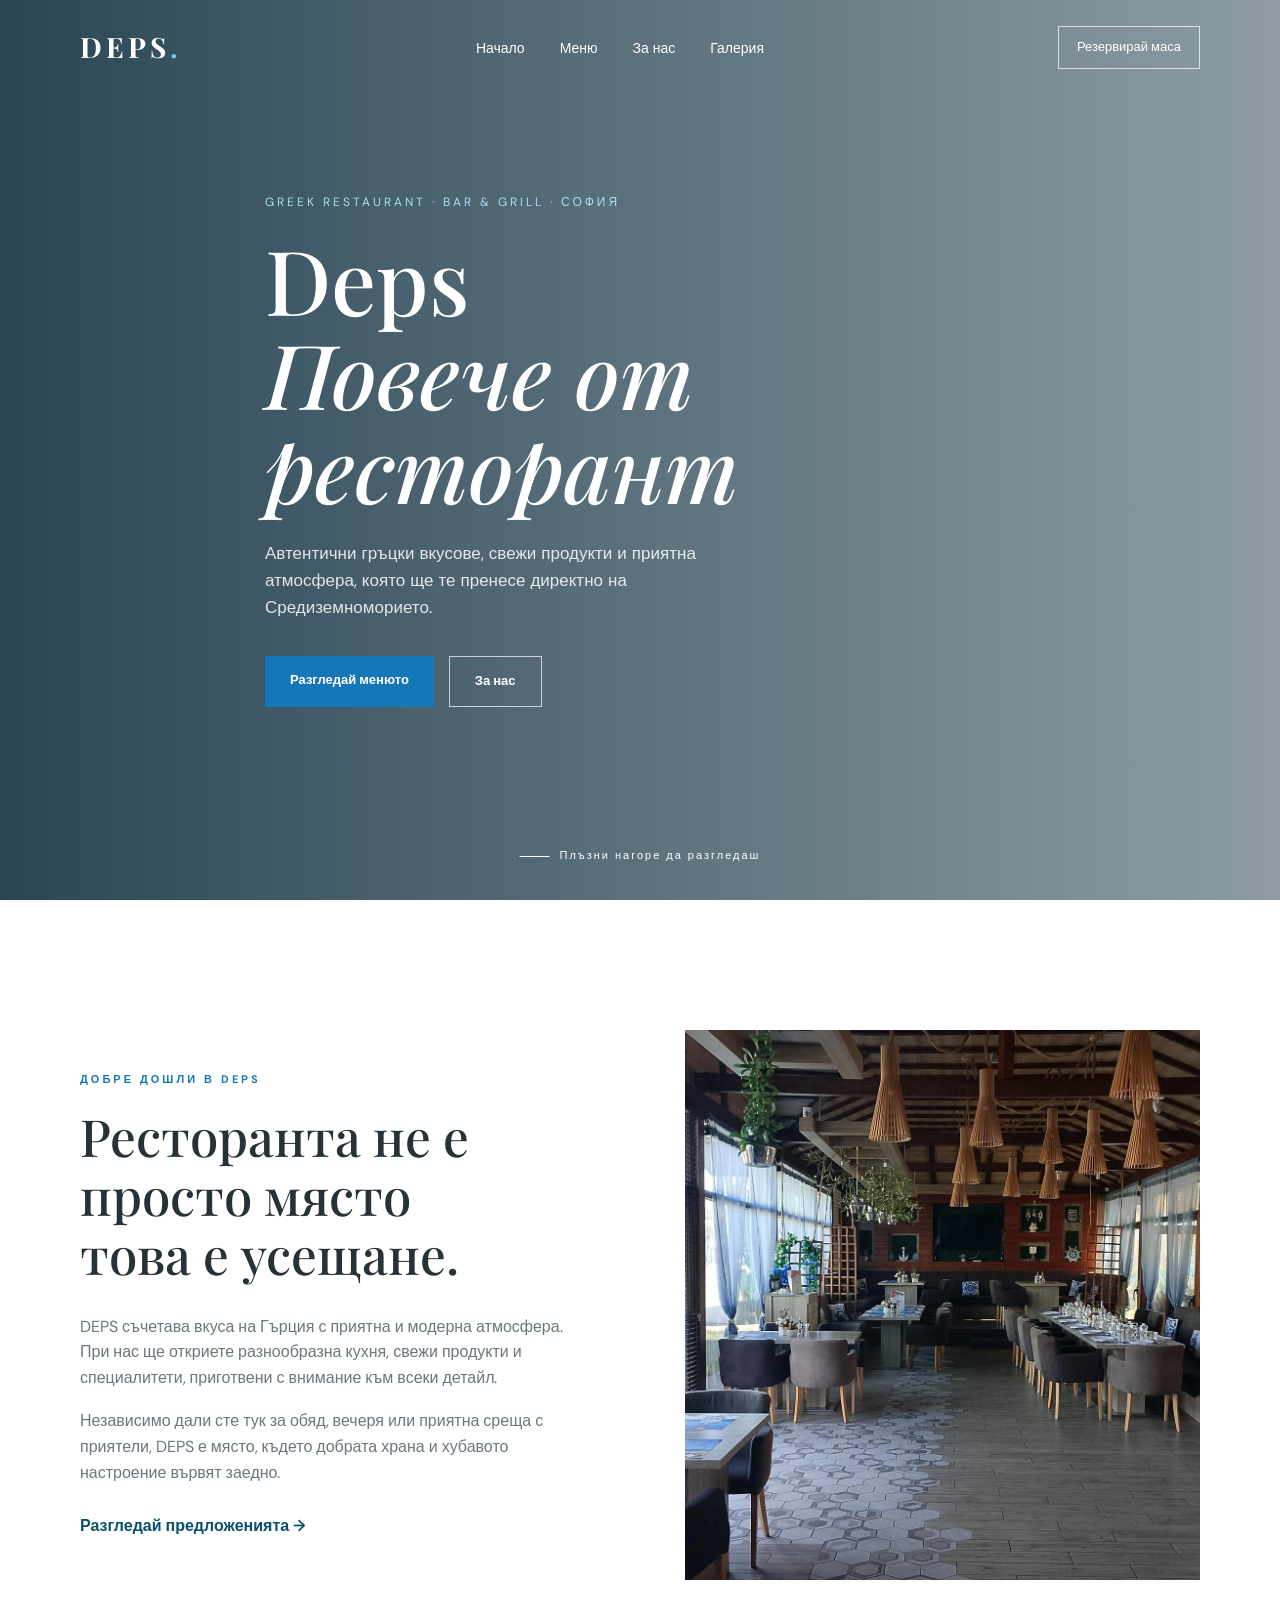
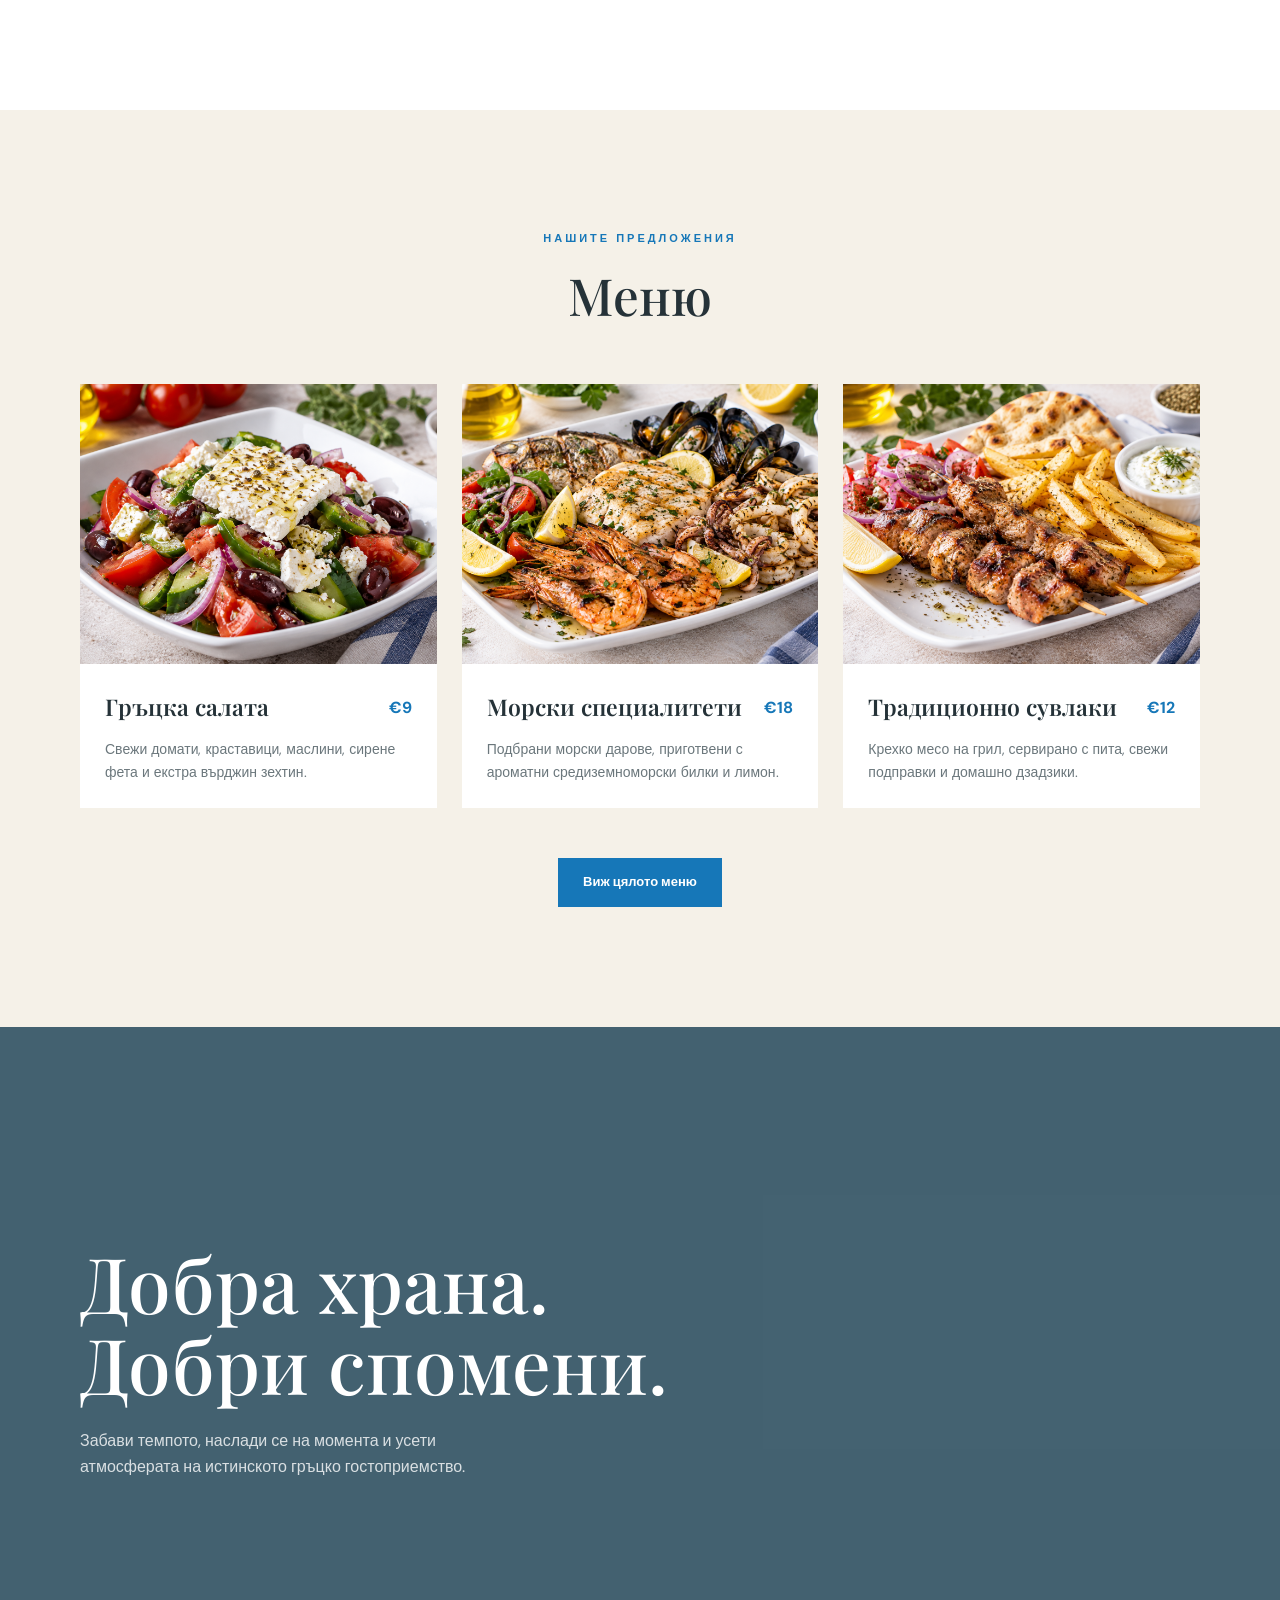
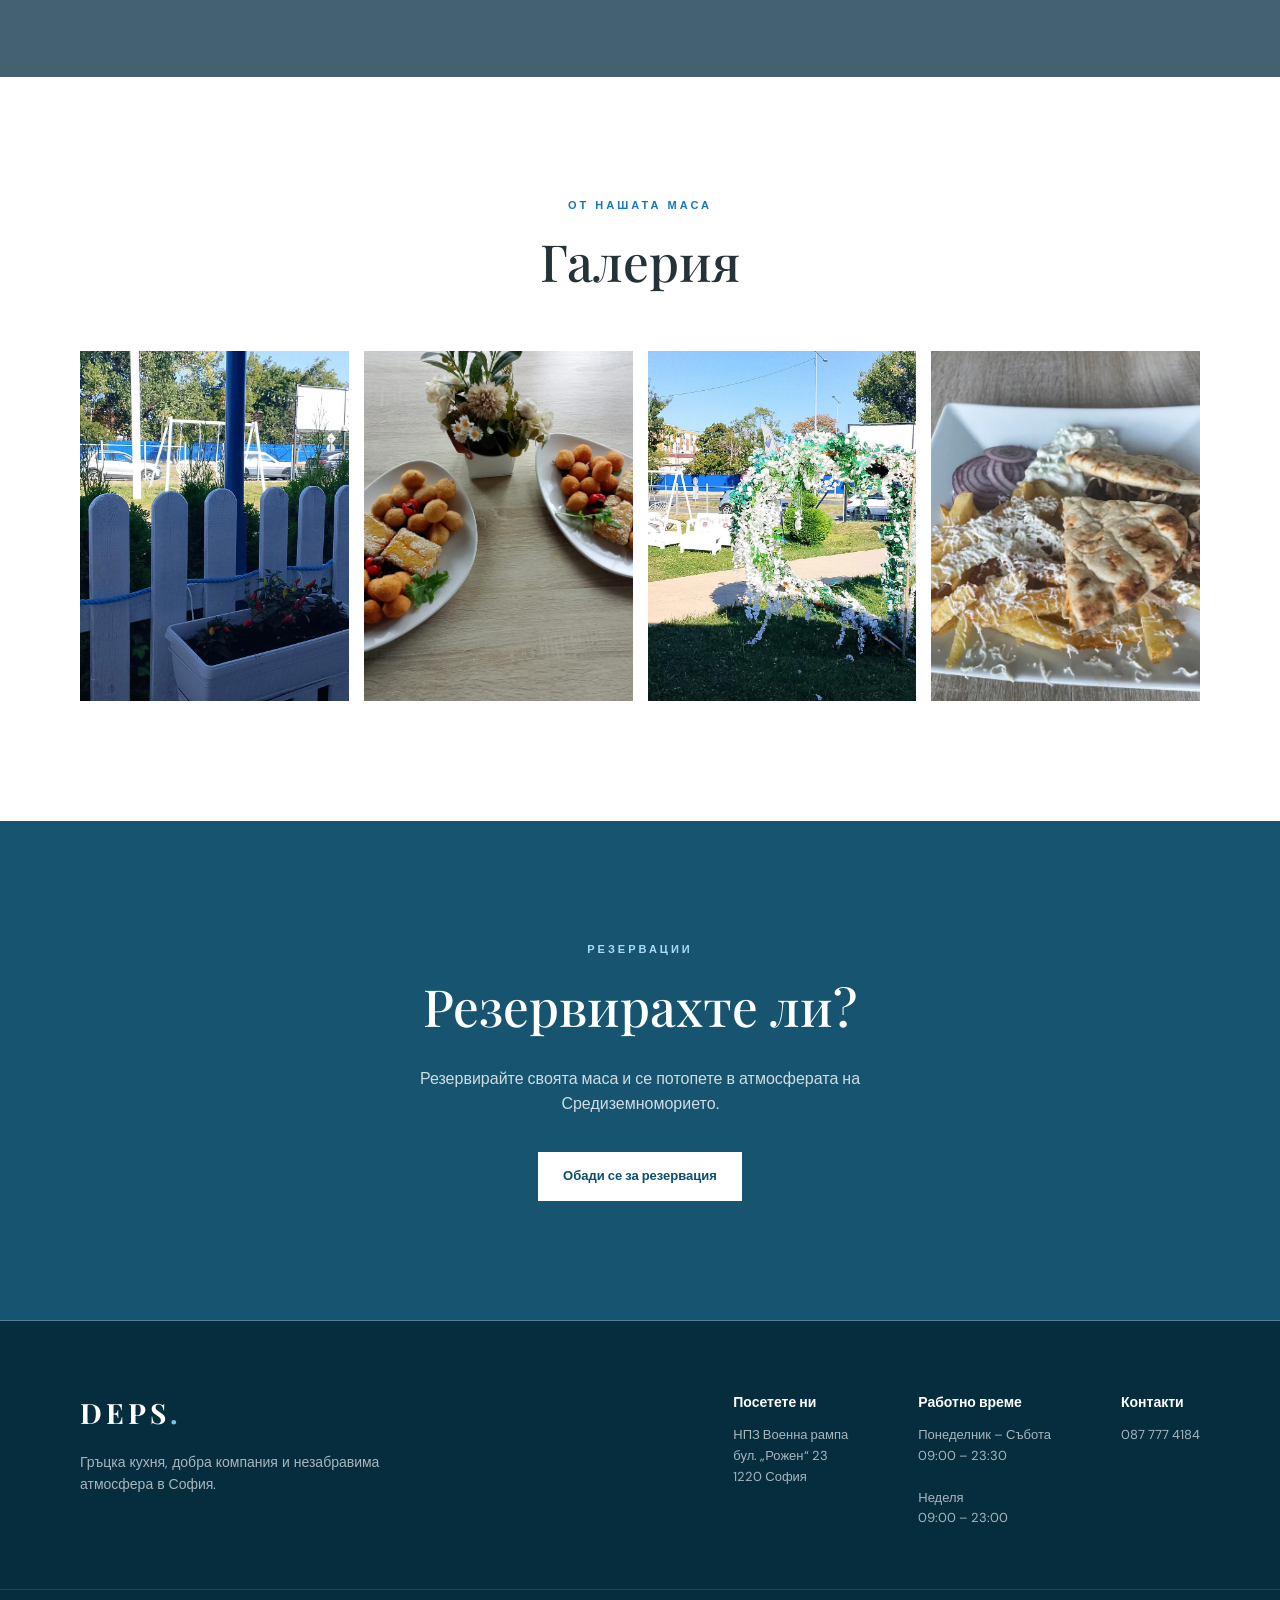
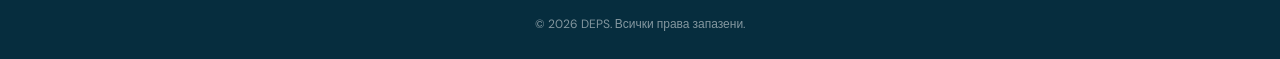
==== index.html @ 74228f16 "Add files via upload" ====
<!DOCTYPE html>
<html lang="bg">

<head>
    <meta charset="UTF-8">
    <meta name="viewport" content="width=device-width, initial-scale=1.0">

    <title>DEPS Complex</title>

    <!-- CSS -->
    <link rel="stylesheet" href="style.css">

    <!-- Google Fonts -->
    <link rel="preconnect" href="https://fonts.googleapis.com">
    <link rel="preconnect" href="https://fonts.gstatic.com" crossorigin>

    <link href="https://fonts.googleapis.com/css2?family=DM+Sans:wght@400;500;600;700&family=Playfair+Display:wght@500;600;700&display=swap" rel="stylesheet">
</head>

<body>

    <!-- NAVIGATION -->
    <header class="navbar">
        <div class="container nav-container">

            <a href="#home" class="logo">
                DEPS<span>.</span>
            </a>

            <nav>
                <ul class="nav-links">
                    <li><a href="#home">Начало</a></li>
                    <li><a href="#menu">Меню</a></li>
                    <li><a href="#about">За нас</a></li>
                    <li><a href="#gallery">Галерия</a></li>
                </ul>
            </nav>

            <a href="#contact" class="nav-button">
                Резервирай маса
            </a>

        </div>
    </header>


    <!-- HERO -->
    <section class="hero" id="home">

        <div class="hero-overlay"></div>

        <div class="container hero-content">

            <p class="hero-subtitle">
                GREEK RESTAURANT · BAR & GRILL · СОФИЯ
            </p>

            <h1>
                Deps<br>
                <span>Повече от ресторант</span>
            </h1>

            <p class="hero-description">
                Автентични гръцки вкусове, свежи продукти и приятна
                атмосфера, която ще те пренесе директно на Средиземноморието.
            </p>

            <div class="hero-buttons">

                <a href="#menu" class="btn btn-primary">
                    Разгледай менюто
                </a>

                <a href="#about" class="btn btn-outline">
                    За нас
                </a>

            </div>

        </div>

        <div class="scroll-indicator">
            <span></span>
            Плъзни нагоре да разгледаш

    </section>


    <!-- ABOUT -->
    <section class="intro" id="about">

        <div class="container intro-container">

            <div class="intro-text">

                <p class="section-label">
                    ДОБРЕ ДОШЛИ В DEPS
                </p>

                <h2>
                    Ресторанта не е просто място<br>
                    това е усещане.
                </h2>

                <p>
                    DEPS съчетава вкуса на Гърция с приятна и модерна
                    атмосфера. При нас ще откриете разнообразна кухня,
                    свежи продукти и специалитети, приготвени с внимание
                    към всеки детайл.
                </p>

                <p>
                    Независимо дали сте тук за обяд, вечеря или приятна
                    среща с приятели, DEPS е място, където добрата храна
                    и хубавото настроение вървят заедно.
                </p>

                <a href="#menu" class="text-link">
                    Разгледай предложенията →
                </a>

            </div>


            <div class="intro-image">

                <img
                    src="images/726c0c00-57dd-46ca-b9e7-94f293aad9a5.jpg"
                    alt="Гръцка кухня"
                >

            </div>

        </div>

    </section>


    <!-- MENU -->
    <section class="menu" id="menu">

        <div class="container">

            <div class="section-heading">

                <p class="section-label">
                    НАШИТЕ ПРЕДЛОЖЕНИЯ
                </p>

                <h2>
                    Меню<br>
                </h2>

            </div>


            <div class="menu-grid">

                <!-- DISH 1 -->
                <article class="menu-card">

                    <div class="menu-image">

                        <img
                            src="images/гръцкасалата.png"
                            alt="Гръцка салата"
                        >

                    </div>

                    <div class="menu-content">

                        <div class="menu-title">
                            <h3>Гръцка салата</h3>
                            <span>€9</span>
                        </div>

                        <p>
                            Свежи домати, краставици, маслини,
                            сирене фета и екстра върджин зехтин.
                        </p>

                    </div>

                </article>


                <!-- DISH 2 -->
                <article class="menu-card">

                    <div class="menu-image">

                        <img
                            src="images/морски.png"
                            alt="Морски специалитет"
                        >

                    </div>

                    <div class="menu-content">

                        <div class="menu-title">
                            <h3>Морски специалитети</h3>
                            <span>€18</span>
                        </div>

                        <p>
                            Подбрани морски дарове, приготвени
                            с ароматни средиземноморски билки и лимон.
                        </p>

                    </div>

                </article>


                <!-- DISH 3 -->
                <article class="menu-card">

                    <div class="menu-image">

                        <img
                            src="images/традиционносувлаки.png"
                            alt="Сувлаки"
                        >

                    </div>

                    <div class="menu-content">

                        <div class="menu-title">
                            <h3>Традиционно сувлаки</h3>
                            <span>€12</span>
                        </div>

                        <p>
                            Крехко месо на грил, сервирано с пита,
                            свежи подправки и домашно дзадзики.
                        </p>

                    </div>

                </article>

            </div>


            <div class="menu-button">

                <a href="#contact" class="btn btn-primary">
                    Виж цялото меню
                </a>

            </div>

        </div>

    </section>


    <!-- EXPERIENCE -->
    <section class="experience">

        <div class="experience-overlay"></div>

        <div class="container experience-content">

            <p class="section-label light">
            </p>

            <h2>
                Добра храна.<br>
                Добри спомени.
            </h2>

            <p>
                Забави темпото, наслади се на момента и
                усети атмосферата на истинското гръцко гостоприемство.
            </p>

        </div>

    </section>


    <!-- GALLERY -->
    <section class="gallery" id="gallery">

        <div class="container">

            <div class="section-heading">

                <p class="section-label">
                    ОТ НАШАТА МАСА
                </p>

                <h2>
                    Галерия
                </h2>

            </div>


            <div class="gallery-grid">

                <img
                    src="images/e0d6d19d-e3cd-44c4-af16-7e842843db31.jpg"
                    alt="Greek food"
                >

                <img
                    src="images/d3f61ba5-1c6e-4abb-b156-3a126c61329b.jpg"
                    alt="Mediterranean food"
                >

                <img
                    src="images/13f977eb-a258-48fd-aa7f-844dce8c6cb1.jpg"
                    alt="Restaurant atmosphere"
                >

                <img
                    src="images/гирос.png"
                    alt="Greek cuisine"
                >

            </div>

        </div>

    </section>


    <!-- RESERVATIONS -->
    <section class="reservation" id="contact">

        <div class="container reservation-content">

            <p class="section-label light">
                РЕЗЕРВАЦИИ
            </p>

            <h2>
                Резервирахте ли?<br>
                
            </h2>

            <p>
                Резервирайте своята маса и се потопете
                в атмосферата на Средиземноморието.
            </p>

            <a href="tel:+359877774184" class="btn btn-white">
                Обади се за резервация
            </a>

        </div>

    </section>


    <!-- FOOTER -->
    <footer>

        <div class="container footer-container">

            <div class="footer-brand">

                <h3>DEPS<span>.</span></h3>

                <p>
                    Гръцка кухня, добра компания и
                    незабравима атмосфера в София.
                </p>

            </div>


            <div class="footer-info">

                <div>
                    <h4>Посетете ни</h4>
                    <p>
                        НПЗ Военна рампа<br>
                        бул. „Рожен“ 23<br>
                        1220 София
                    </p>
                </div>


                <div>
                    <h4>Работно време</h4>
                    <p>
                        Понеделник – Събота<br>
                        09:00 – 23:30
                        <br><br>
                        Неделя<br>
                        09:00 – 23:00
                    </p>
                </div>


                <div>
                    <h4>Контакти</h4>
                    <p>
                        <a href="tel:+359877774184">
                            087 777 4184
                        </a>
                    </p>
                </div>

            </div>

        </div>


        <div class="footer-bottom">

            <p>
                © 2026 DEPS. Всички права запазени.
            </p>

        </div>

    </footer>

</body>
</html>
---- style.css ----
/* =========================
   RESET & VARIABLES
========================= */

:root {
    --blue: #0b4f6c;
    --blue-light: #1677b8;
    --dark-blue: #07364b;
    --white: #ffffff;
    --cream: #f5f1e8;
    --text: #253238;
    --gray: #6b777c;
}

* {
    margin: 0;
    padding: 0;
    box-sizing: border-box;
}

html {
    scroll-behavior: smooth;
}

body {
    font-family: "DM Sans", sans-serif;
    color: var(--text);
    background: var(--white);
    line-height: 1.6;
}

img {
    width: 100%;
    display: block;
}

a {
    text-decoration: none;
    color: inherit;
}

.container {
    width: min(1120px, 90%);
    margin: auto;
}


/* =========================
   NAVIGATION
========================= */

.navbar {
    position: absolute;
    top: 0;
    left: 0;
    width: 100%;
    z-index: 10;
    padding: 25px 0;
}

.nav-container {
    display: flex;
    align-items: center;
    justify-content: space-between;
}

.logo,
.footer-brand h3 {
    font-family: "Playfair Display", serif;
    font-size: 28px;
    font-weight: 700;
    letter-spacing: 4px;
}

.logo {
    color: white;
}

.logo span,
.footer-brand span {
    color: #72c7f2;
}

.nav-links {
    display: flex;
    list-style: none;
    gap: 35px;
}

.nav-links a {
    color: white;
    font-size: 14px;
    transition: opacity 0.3s;
}

.nav-links a:hover {
    opacity: 0.7;
}

.nav-button {
    color: white;
    border: 1px solid rgba(255, 255, 255, 0.7);
    padding: 10px 18px;
    font-size: 13px;
    transition: 0.3s;
}

.nav-button:hover {
    background: white;
    color: var(--blue);
}


/* =========================
   HERO
========================= */

.hero {
    min-height: 100vh;

    background-image:
        url("https://images.unsplash.com/photo-1504674900247-0877df9cc836?auto=format&fit=crop&w=2000&q=85");

    background-size: cover;
    background-position: center;

    position: relative;

    display: flex;
    align-items: center;

    color: white;
}

.hero-overlay {
    position: absolute;
    inset: 0;

    background:
        linear-gradient(
            90deg,
            rgba(4, 37, 54, 0.85),
            rgba(4, 37, 54, 0.45)
        );
}

.hero-content {
    position: relative;
    z-index: 2;
    max-width: 750px;
}

.hero-subtitle {
    font-size: 12px;
    letter-spacing: 3px;
    margin-bottom: 20px;
    color: #a9ddf7;
}

.hero h1 {
    font-family: "Playfair Display", serif;
    font-size: clamp(52px, 7vw, 90px);
    line-height: 1.05;
    font-weight: 500;
    margin-bottom: 25px;
}

.hero h1 span {
    font-style: italic;
}

.hero-description {
    max-width: 500px;
    font-size: 17px;
    color: rgba(255, 255, 255, 0.85);
    margin-bottom: 35px;
}


/* =========================
   BUTTONS
========================= */

.hero-buttons {
    display: flex;
    gap: 15px;
}

.btn {
    display: inline-block;
    padding: 14px 25px;
    font-size: 13px;
    font-weight: 600;
    transition: all 0.3s ease;
}

.btn-primary {
    background: var(--blue-light);
    color: white;
}

.btn-primary:hover {
    background: white;
    color: var(--blue);
}

.btn-outline {
    border: 1px solid rgba(255, 255, 255, 0.7);
    color: white;
}

.btn-outline:hover {
    background: white;
    color: var(--blue);
}

.btn-white {
    background: white;
    color: var(--blue);
}

.btn-white:hover {
    background: var(--cream);
}


/* =========================
   SCROLL INDICATOR
========================= */

.scroll-indicator {
    position: absolute;
    bottom: 35px;
    left: 50%;
    transform: translateX(-50%);
    font-size: 11px;
    letter-spacing: 2px;
    display: flex;
    align-items: center;
    gap: 10px;
}

.scroll-indicator span {
    width: 30px;
    height: 1px;
    background: white;
}


/* =========================
   ABOUT
========================= */

.intro {
    padding: 130px 0;
}

.intro-container {
    display: grid;
    grid-template-columns: 1fr 1fr;
    gap: 90px;
    align-items: center;
}

.section-label {
    font-size: 11px;
    letter-spacing: 3px;
    font-weight: 700;
    color: var(--blue-light);
    margin-bottom: 18px;
}

.intro h2,
.section-heading h2,
.reservation h2 {
    font-family: "Playfair Display", serif;
    font-size: clamp(38px, 4vw, 58px);
    line-height: 1.15;
    font-weight: 500;
    margin-bottom: 30px;
}

.intro p:not(.section-label) {
    color: var(--gray);
    margin-bottom: 18px;
}

.intro-image img {
    height: 550px;
    object-fit: cover;
}

.text-link {
    display: inline-block;
    margin-top: 10px;
    color: var(--blue);
    font-weight: 600;
    transition: transform 0.3s;
}

.text-link:hover {
    transform: translateX(5px);
}


/* =========================
   MENU
========================= */

.menu {
    background: var(--cream);
    padding: 120px 0;
}

.section-heading {
    text-align: center;
    margin-bottom: 60px;
}

.menu-grid {
    display: grid;
    grid-template-columns: repeat(3, 1fr);
    gap: 25px;
}

.menu-card {
    background: white;
    transition: transform 0.35s ease;
}

.menu-card:hover {
    transform: translateY(-8px);
}

.menu-image {
    overflow: hidden;
}

.menu-image img {
    height: 280px;
    object-fit: cover;
    transition: transform 0.5s;
}

.menu-card:hover img {
    transform: scale(1.06);
}

.menu-content {
    padding: 25px;
}

.menu-title {
    display: flex;
    justify-content: space-between;
    align-items: center;
    margin-bottom: 12px;
}

.menu-title h3 {
    font-family: "Playfair Display", serif;
    font-size: 23px;
    font-weight: 600;
}

.menu-title span {
    color: var(--blue-light);
    font-weight: 700;
}

.menu-content p {
    color: var(--gray);
    font-size: 14px;
}

.menu-button {
    text-align: center;
    margin-top: 50px;
}


/* =========================
   EXPERIENCE
========================= */

.experience {
    min-height: 650px;
    position: relative;
    display: flex;
    align-items: center;

    background-image:
        url("https://images.unsplash.com/photo-1515003197210-e0cd71810b5f?auto=format&fit=crop&w=2000&q=80");

    background-size: cover;
    background-position: center;

    color: white;
}

.experience-overlay {
    position: absolute;
    inset: 0;
    background: rgba(5, 45, 65, 0.75);
}

.experience-content {
    position: relative;
    z-index: 2;
}

.light {
    color: #a9ddf7;
}

.experience h2 {
    font-family: "Playfair Display", serif;
    font-size: clamp(50px, 6vw, 80px);
    line-height: 1.05;
    font-weight: 500;
    margin-bottom: 25px;
}

.experience p:not(.section-label) {
    max-width: 450px;
    color: rgba(255, 255, 255, 0.8);
}


/* =========================
   GALLERY
========================= */

.gallery {
    padding: 120px 0;
}

.gallery-grid {
    display: grid;
    grid-template-columns: repeat(4, 1fr);
    gap: 15px;
}

.gallery-grid img {
    height: 350px;
    object-fit: cover;
    transition: opacity 0.3s;
}

.gallery-grid img:hover {
    opacity: 0.8;
}


/* =========================
   RESERVATIONS
========================= */

.reservation {
    padding: 120px 0;
    text-align: center;

    background:
        linear-gradient(
            rgba(10, 75, 105, 0.95),
            rgba(10, 75, 105, 0.95)
        ),
        url("https://images.unsplash.com/photo-1513104890138-7c749659a591?auto=format&fit=crop&w=1800&q=80");

    background-size: cover;
    background-position: center;

    color: white;
}

.reservation-content {
    max-width: 750px;
}

.reservation p:not(.section-label) {
    max-width: 500px;
    margin: 0 auto 35px;
    color: rgba(255, 255, 255, 0.8);
}


/* =========================
   FOOTER
========================= */

footer {
    background: #062d3e;
    color: white;
    padding-top: 70px;
}

.footer-container {
    display: flex;
    justify-content: space-between;
    gap: 60px;
    padding-bottom: 60px;
}

.footer-brand {
    max-width: 300px;
}

.footer-brand h3 {
    margin-bottom: 15px;
}

.footer-brand p {
    color: rgba(255, 255, 255, 0.65);
    font-size: 14px;
}

.footer-info {
    display: flex;
    gap: 70px;
}

.footer-info h4 {
    margin-bottom: 12px;
    font-size: 14px;
}

.footer-info p {
    color: rgba(255, 255, 255, 0.65);
    font-size: 13px;
}

.footer-info a:hover {
    color: #72c7f2;
}

.footer-bottom {
    border-top: 1px solid rgba(255, 255, 255, 0.1);
    text-align: center;
    padding: 25px;
    font-size: 12px;
    color: rgba(255, 255, 255, 0.5);
}


/* =========================
   RESPONSIVE - TABLET
========================= */

@media (max-width: 900px) {

    .nav-links {
        display: none;
    }

    .intro-container {
        grid-template-columns: 1fr;
        gap: 50px;
    }

    .menu-grid {
        grid-template-columns: 1fr;
    }

    .gallery-grid {
        grid-template-columns: repeat(2, 1fr);
    }

    .footer-container {
        flex-direction: column;
    }

}


/* =========================
   RESPONSIVE - MOBILE
========================= */

@media (max-width: 600px) {

    .nav-button {
        display: none;
    }

    .hero-buttons {
        flex-direction: column;
        align-items: flex-start;
    }

    .intro,
    .menu,
    .gallery,
    .reservation {
        padding: 80px 0;
    }

    .gallery-grid {
        grid-template-columns: 1fr;
    }

    .footer-info {
        flex-direction: column;
        gap: 30px;
    }

    .hero h1 {
        font-size: 52px;
    }

}
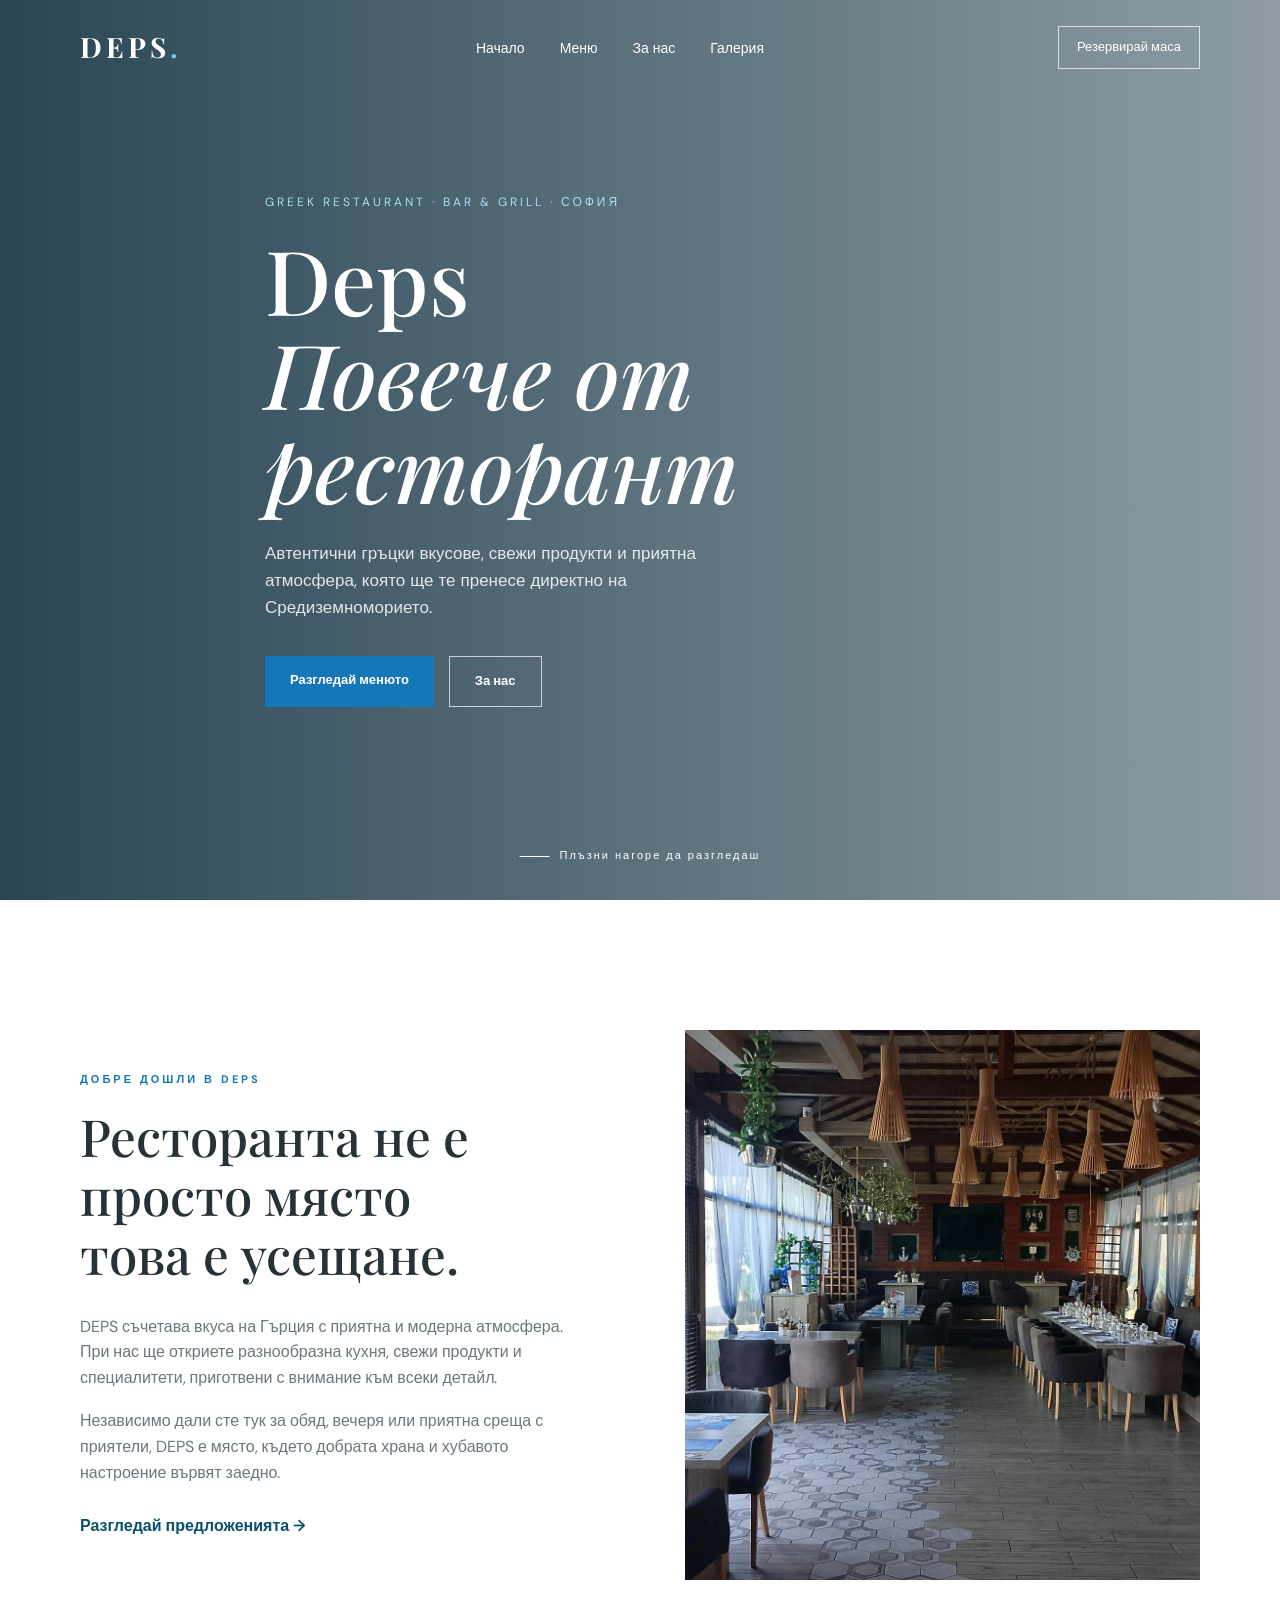
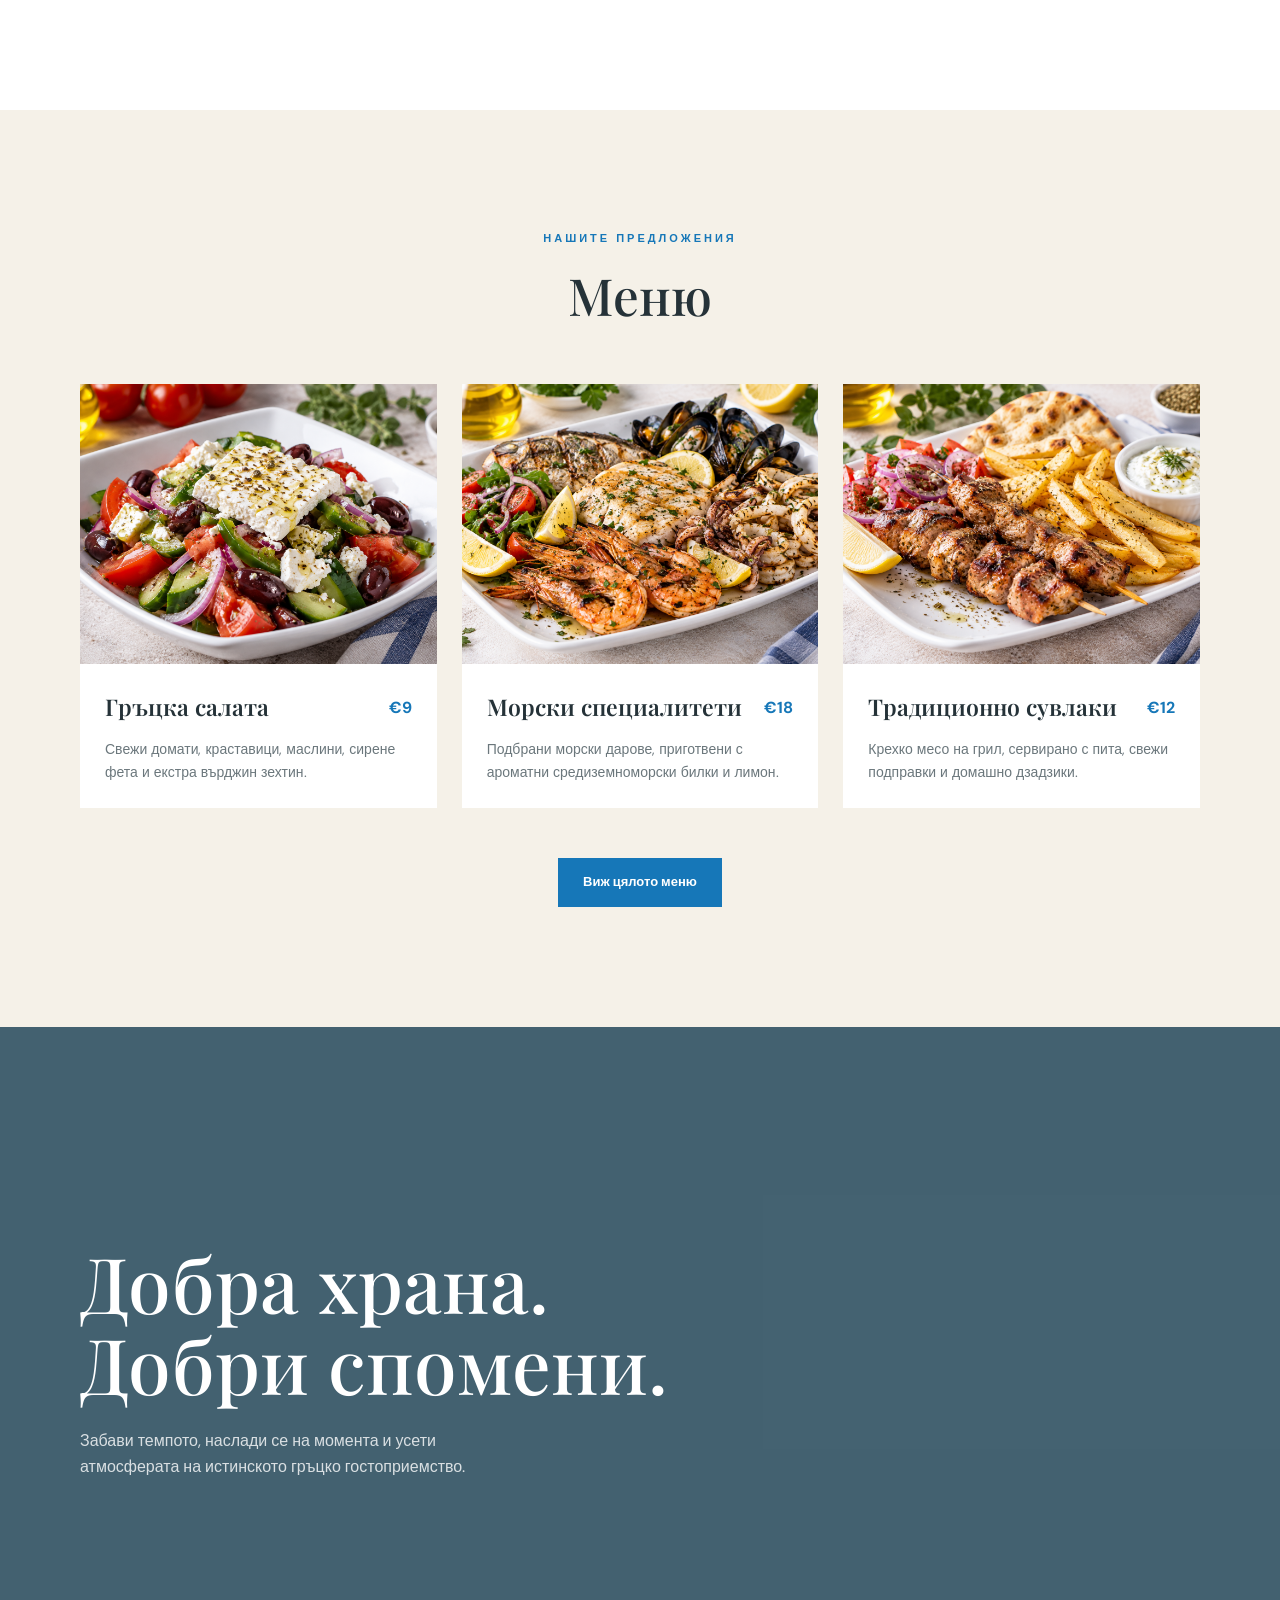
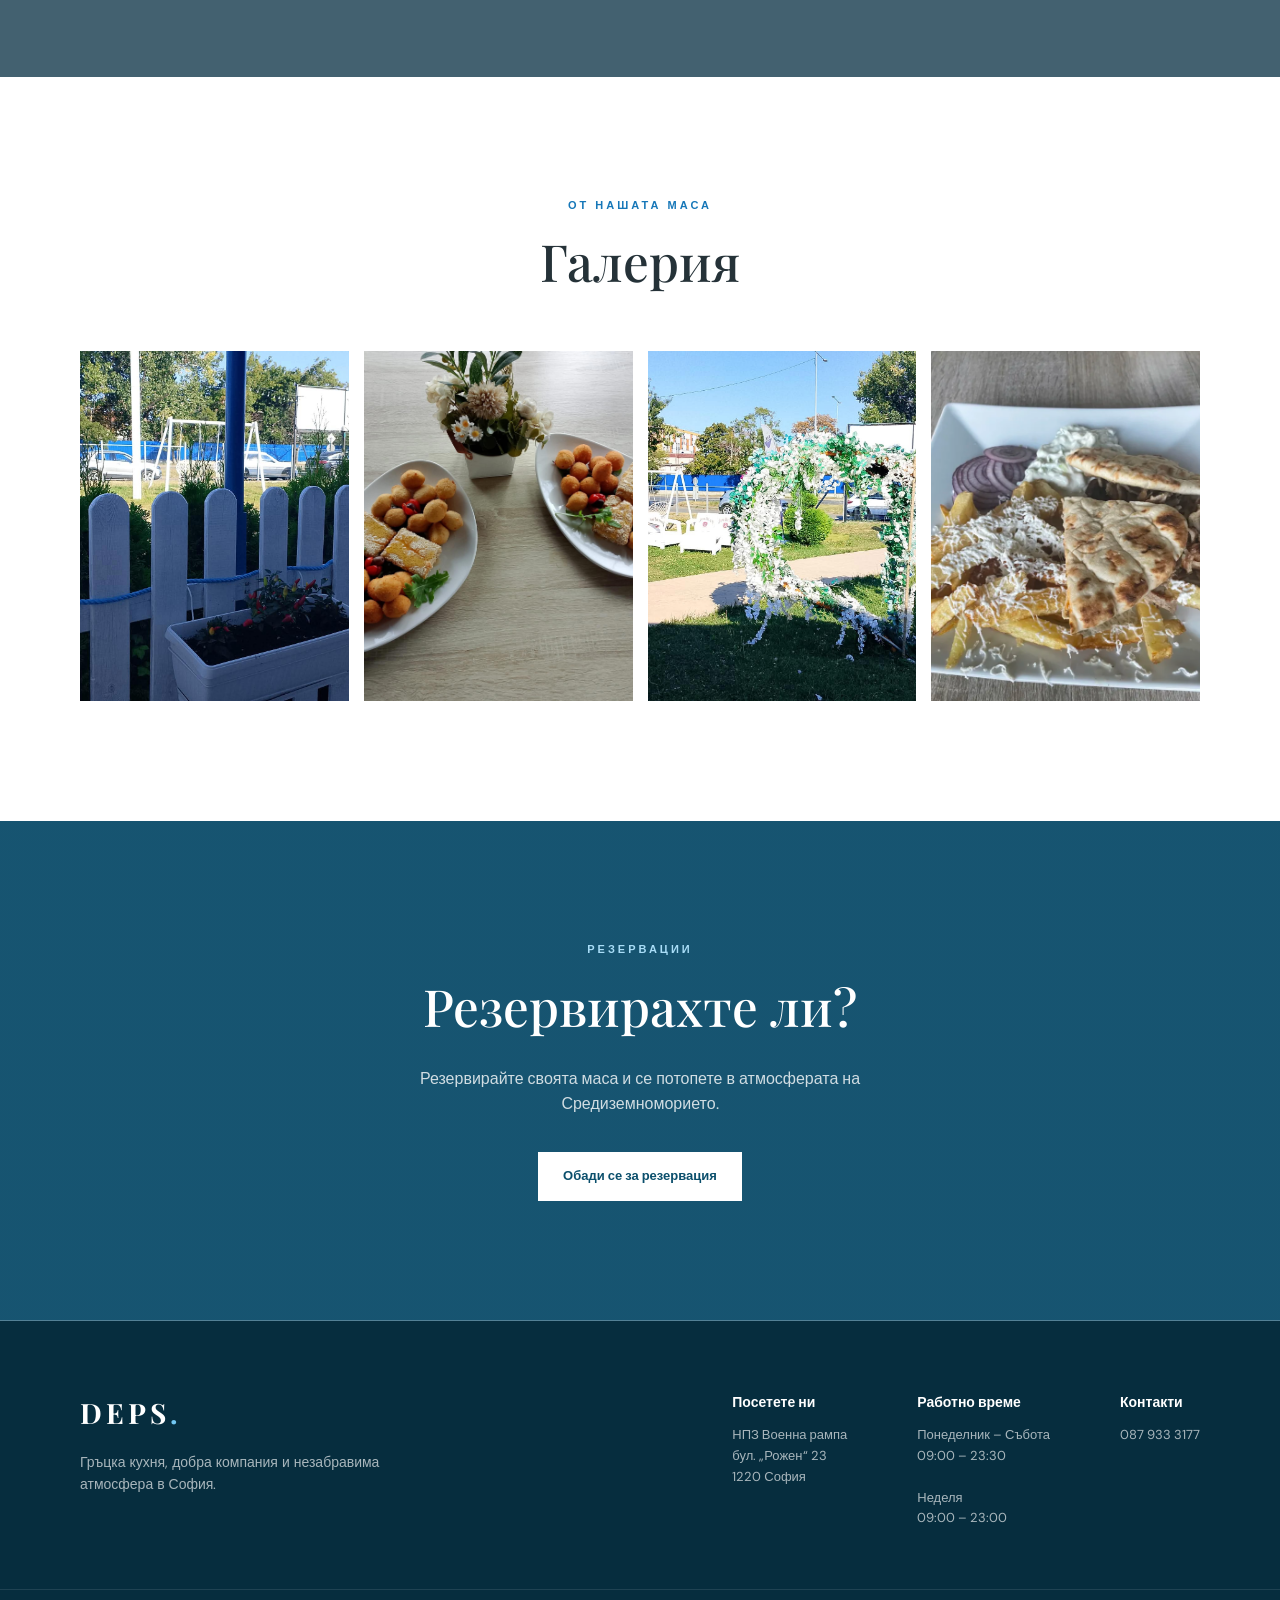
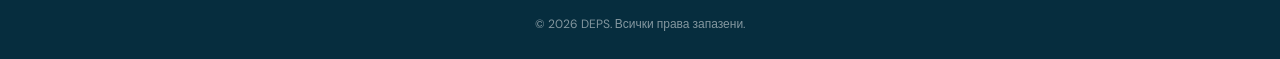
==== commit b3e87456: "Restore index.html to original state" ====
--- a/index.html
+++ b/index.html
@@ -349,7 +349,7 @@
                 в атмосферата на Средиземноморието.
             </p>
 
-            <a href="tel:+359877774184" class="btn btn-white">
+            <a href="tel:+359879333177" class="btn btn-white">
                 Обади се за резервация
             </a>
 
@@ -403,7 +403,7 @@
                     <h4>Контакти</h4>
                     <p>
                         <a href="tel:+359877774184">
-                            087 777 4184
+                            087 933 3177
                         </a>
                     </p>
                 </div>
@@ -424,4 +424,4 @@
     </footer>
 
 </body>
-</html>+</html>
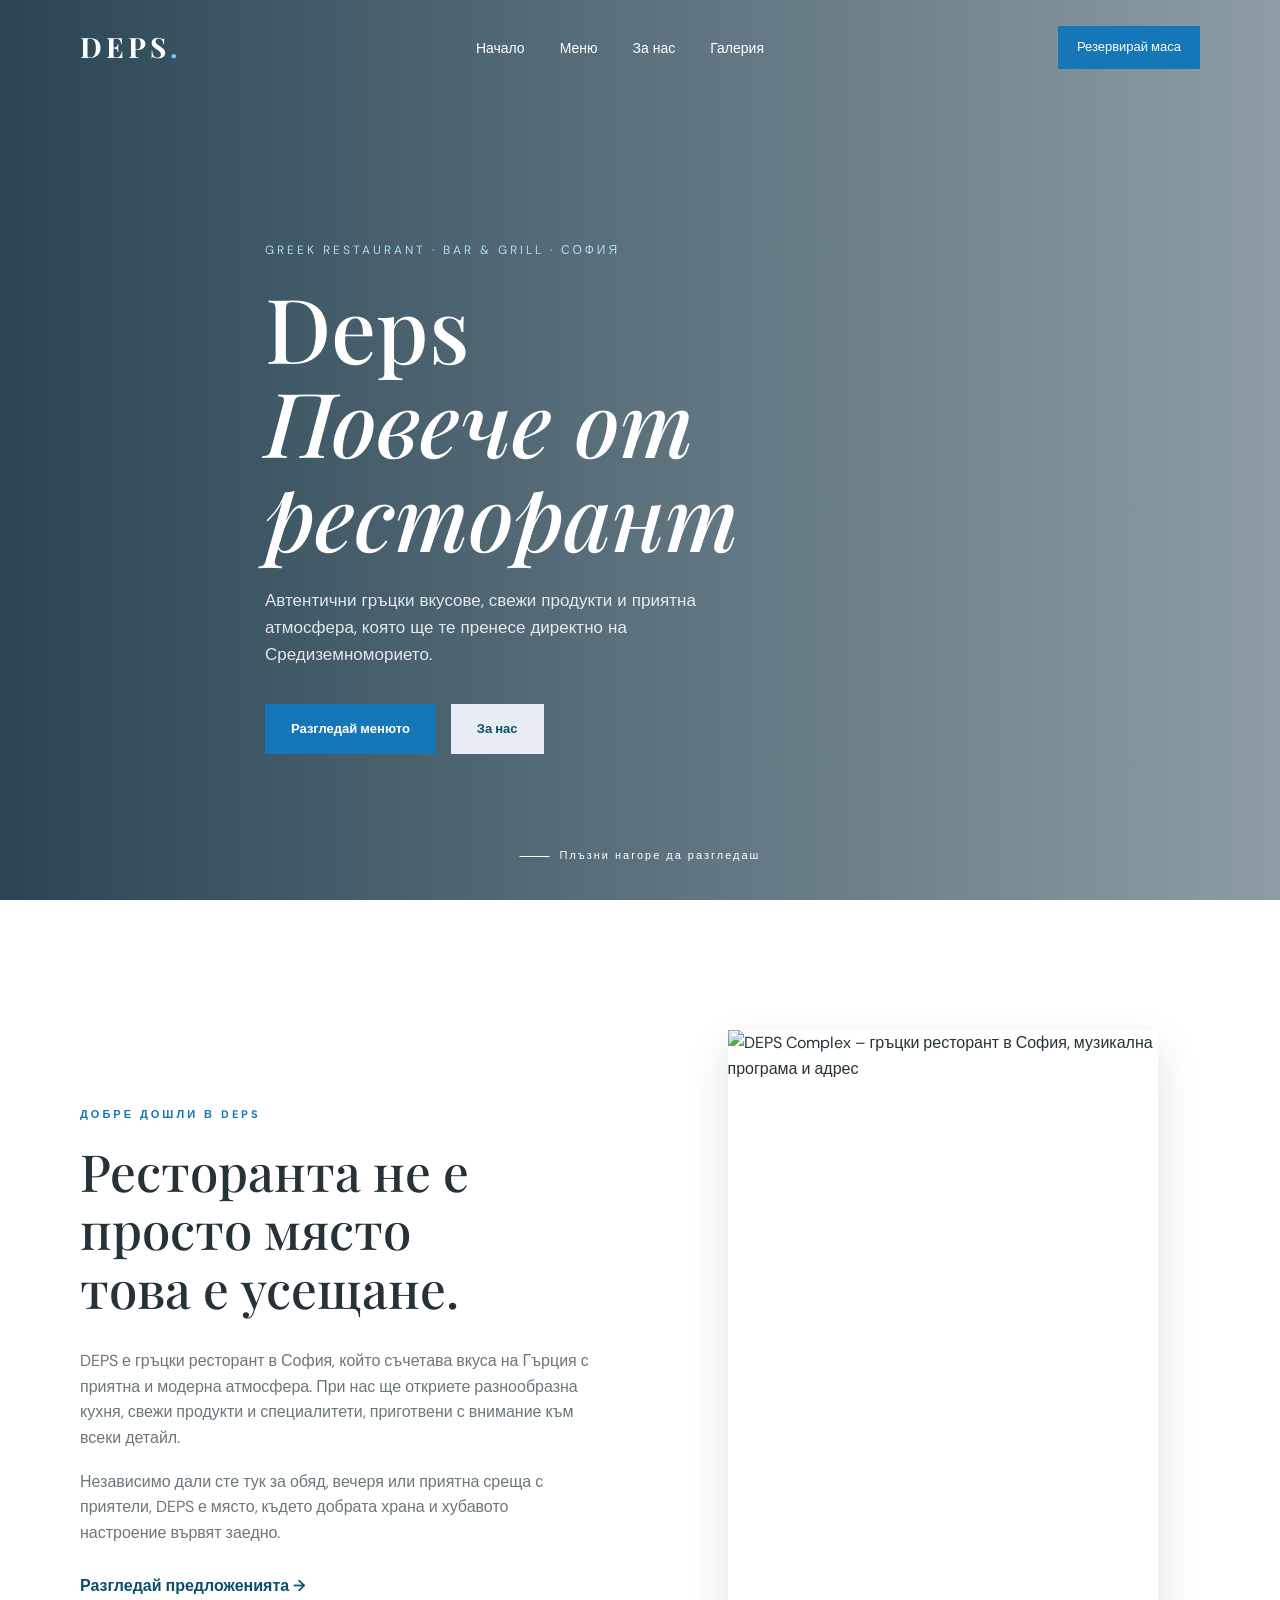
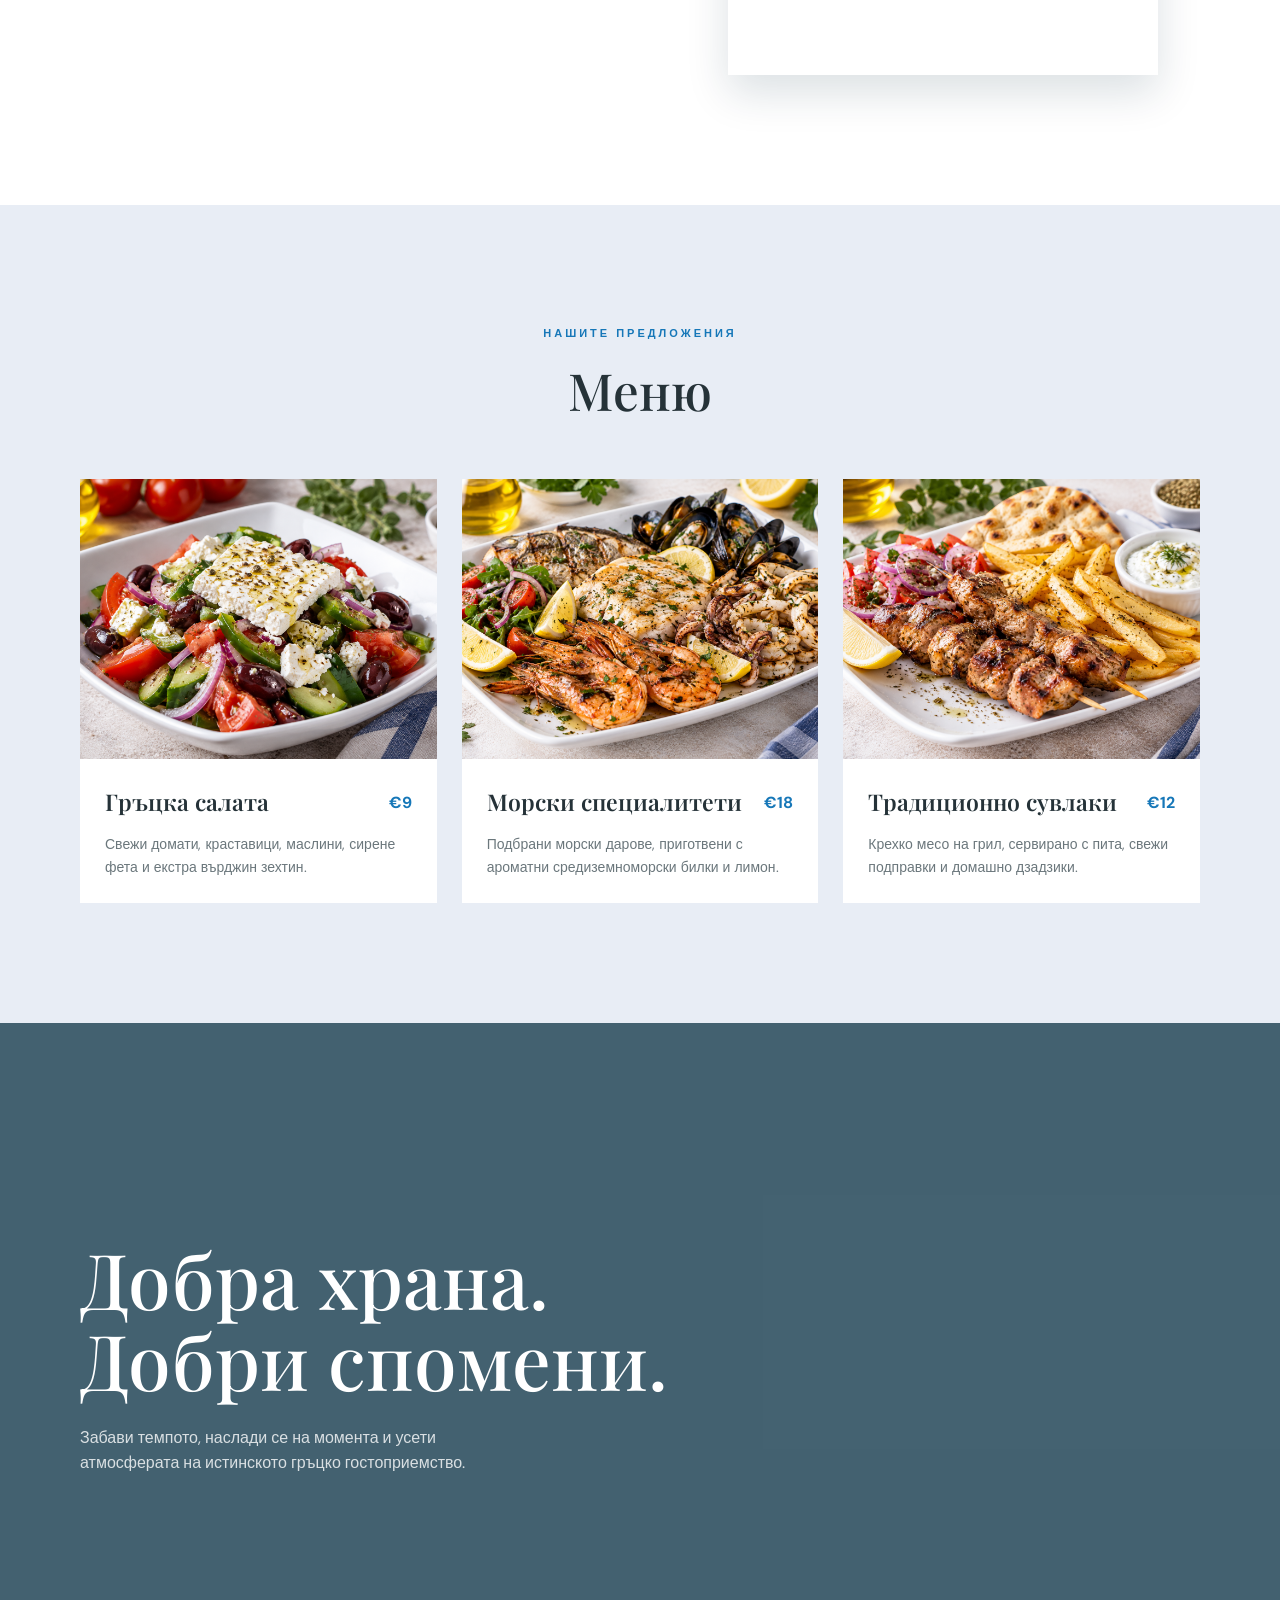
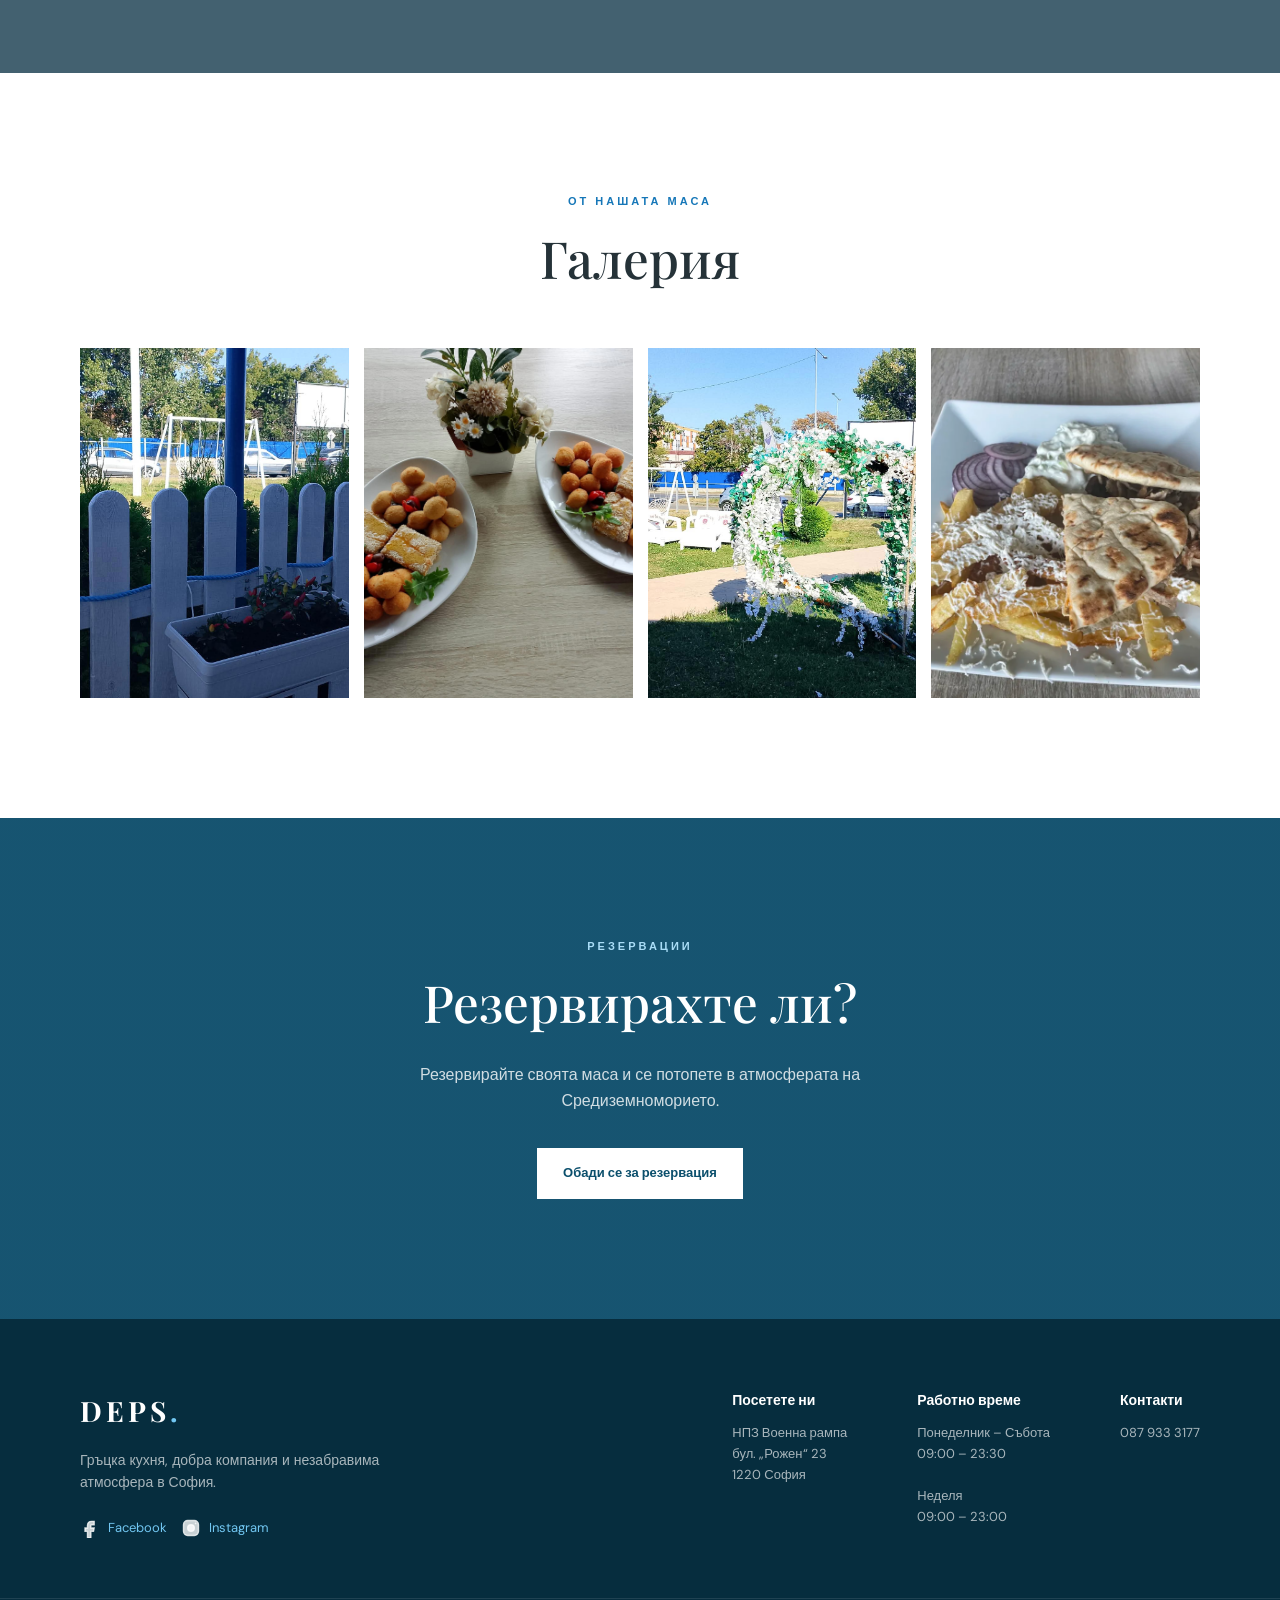
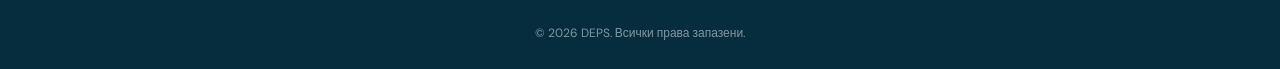
==== commit ba477e4b: "update" ====
--- a/index.html
+++ b/index.html
@@ -1,427 +1,580 @@
-<!DOCTYPE html>
-<html lang="bg">
-
-<head>
-    <meta charset="UTF-8">
-    <meta name="viewport" content="width=device-width, initial-scale=1.0">
-
-    <title>DEPS Complex</title>
-
-    <!-- CSS -->
-    <link rel="stylesheet" href="style.css">
-
-    <!-- Google Fonts -->
-    <link rel="preconnect" href="https://fonts.googleapis.com">
-    <link rel="preconnect" href="https://fonts.gstatic.com" crossorigin>
-
-    <link href="https://fonts.googleapis.com/css2?family=DM+Sans:wght@400;500;600;700&family=Playfair+Display:wght@500;600;700&display=swap" rel="stylesheet">
-</head>
-
-<body>
-
-    <!-- NAVIGATION -->
-    <header class="navbar">
-        <div class="container nav-container">
-
-            <a href="#home" class="logo">
-                DEPS<span>.</span>
-            </a>
-
-            <nav>
-                <ul class="nav-links">
-                    <li><a href="#home">Начало</a></li>
-                    <li><a href="#menu">Меню</a></li>
-                    <li><a href="#about">За нас</a></li>
-                    <li><a href="#gallery">Галерия</a></li>
-                </ul>
-            </nav>
-
-            <a href="#contact" class="nav-button">
-                Резервирай маса
-            </a>
-
-        </div>
-    </header>
-
-
-    <!-- HERO -->
-    <section class="hero" id="home">
-
-        <div class="hero-overlay"></div>
-
-        <div class="container hero-content">
-
-            <p class="hero-subtitle">
-                GREEK RESTAURANT · BAR & GRILL · СОФИЯ
-            </p>
-
-            <h1>
-                Deps<br>
-                <span>Повече от ресторант</span>
-            </h1>
-
-            <p class="hero-description">
-                Автентични гръцки вкусове, свежи продукти и приятна
-                атмосфера, която ще те пренесе директно на Средиземноморието.
-            </p>
-
-            <div class="hero-buttons">
-
-                <a href="#menu" class="btn btn-primary">
-                    Разгледай менюто
-                </a>
-
-                <a href="#about" class="btn btn-outline">
-                    За нас
-                </a>
-
-            </div>
-
-        </div>
-
-        <div class="scroll-indicator">
-            <span></span>
-            Плъзни нагоре да разгледаш
-
-    </section>
-
-
-    <!-- ABOUT -->
-    <section class="intro" id="about">
-
-        <div class="container intro-container">
-
-            <div class="intro-text">
-
-                <p class="section-label">
-                    ДОБРЕ ДОШЛИ В DEPS
-                </p>
-
-                <h2>
-                    Ресторанта не е просто място<br>
-                    това е усещане.
-                </h2>
-
-                <p>
-                    DEPS съчетава вкуса на Гърция с приятна и модерна
-                    атмосфера. При нас ще откриете разнообразна кухня,
-                    свежи продукти и специалитети, приготвени с внимание
-                    към всеки детайл.
-                </p>
-
-                <p>
-                    Независимо дали сте тук за обяд, вечеря или приятна
-                    среща с приятели, DEPS е място, където добрата храна
-                    и хубавото настроение вървят заедно.
-                </p>
-
-                <a href="#menu" class="text-link">
-                    Разгледай предложенията →
-                </a>
-
-            </div>
-
-
-            <div class="intro-image">
-
-                <img
-                    src="images/726c0c00-57dd-46ca-b9e7-94f293aad9a5.jpg"
-                    alt="Гръцка кухня"
-                >
-
-            </div>
-
-        </div>
-
-    </section>
-
-
-    <!-- MENU -->
-    <section class="menu" id="menu">
-
-        <div class="container">
-
-            <div class="section-heading">
-
-                <p class="section-label">
-                    НАШИТЕ ПРЕДЛОЖЕНИЯ
-                </p>
-
-                <h2>
-                    Меню<br>
-                </h2>
-
-            </div>
-
-
-            <div class="menu-grid">
-
-                <!-- DISH 1 -->
-                <article class="menu-card">
-
-                    <div class="menu-image">
-
-                        <img
-                            src="images/гръцкасалата.png"
-                            alt="Гръцка салата"
-                        >
-
-                    </div>
-
-                    <div class="menu-content">
-
-                        <div class="menu-title">
-                            <h3>Гръцка салата</h3>
-                            <span>€9</span>
-                        </div>
-
-                        <p>
-                            Свежи домати, краставици, маслини,
-                            сирене фета и екстра върджин зехтин.
-                        </p>
-
-                    </div>
-
-                </article>
-
-
-                <!-- DISH 2 -->
-                <article class="menu-card">
-
-                    <div class="menu-image">
-
-                        <img
-                            src="images/морски.png"
-                            alt="Морски специалитет"
-                        >
-
-                    </div>
-
-                    <div class="menu-content">
-
-                        <div class="menu-title">
-                            <h3>Морски специалитети</h3>
-                            <span>€18</span>
-                        </div>
-
-                        <p>
-                            Подбрани морски дарове, приготвени
-                            с ароматни средиземноморски билки и лимон.
-                        </p>
-
-                    </div>
-
-                </article>
-
-
-                <!-- DISH 3 -->
-                <article class="menu-card">
-
-                    <div class="menu-image">
-
-                        <img
-                            src="images/традиционносувлаки.png"
-                            alt="Сувлаки"
-                        >
-
-                    </div>
-
-                    <div class="menu-content">
-
-                        <div class="menu-title">
-                            <h3>Традиционно сувлаки</h3>
-                            <span>€12</span>
-                        </div>
-
-                        <p>
-                            Крехко месо на грил, сервирано с пита,
-                            свежи подправки и домашно дзадзики.
-                        </p>
-
-                    </div>
-
-                </article>
-
-            </div>
-
-
-            <div class="menu-button">
-
-                <a href="#contact" class="btn btn-primary">
-                    Виж цялото меню
-                </a>
-
-            </div>
-
-        </div>
-
-    </section>
-
-
-    <!-- EXPERIENCE -->
-    <section class="experience">
-
-        <div class="experience-overlay"></div>
-
-        <div class="container experience-content">
-
-            <p class="section-label light">
-            </p>
-
-            <h2>
-                Добра храна.<br>
-                Добри спомени.
-            </h2>
-
-            <p>
-                Забави темпото, наслади се на момента и
-                усети атмосферата на истинското гръцко гостоприемство.
-            </p>
-
-        </div>
-
-    </section>
-
-
-    <!-- GALLERY -->
-    <section class="gallery" id="gallery">
-
-        <div class="container">
-
-            <div class="section-heading">
-
-                <p class="section-label">
-                    ОТ НАШАТА МАСА
-                </p>
-
-                <h2>
-                    Галерия
-                </h2>
-
-            </div>
-
-
-            <div class="gallery-grid">
-
-                <img
-                    src="images/e0d6d19d-e3cd-44c4-af16-7e842843db31.jpg"
-                    alt="Greek food"
-                >
-
-                <img
-                    src="images/d3f61ba5-1c6e-4abb-b156-3a126c61329b.jpg"
-                    alt="Mediterranean food"
-                >
-
-                <img
-                    src="images/13f977eb-a258-48fd-aa7f-844dce8c6cb1.jpg"
-                    alt="Restaurant atmosphere"
-                >
-
-                <img
-                    src="images/гирос.png"
-                    alt="Greek cuisine"
-                >
-
-            </div>
-
-        </div>
-
-    </section>
-
-
-    <!-- RESERVATIONS -->
-    <section class="reservation" id="contact">
-
-        <div class="container reservation-content">
-
-            <p class="section-label light">
-                РЕЗЕРВАЦИИ
-            </p>
-
-            <h2>
-                Резервирахте ли?<br>
-                
-            </h2>
-
-            <p>
-                Резервирайте своята маса и се потопете
-                в атмосферата на Средиземноморието.
-            </p>
-
-            <a href="tel:+359879333177" class="btn btn-white">
-                Обади се за резервация
-            </a>
-
-        </div>
-
-    </section>
-
-
-    <!-- FOOTER -->
-    <footer>
-
-        <div class="container footer-container">
-
-            <div class="footer-brand">
-
-                <h3>DEPS<span>.</span></h3>
-
-                <p>
-                    Гръцка кухня, добра компания и
-                    незабравима атмосфера в София.
-                </p>
-
-            </div>
-
-
-            <div class="footer-info">
-
-                <div>
-                    <h4>Посетете ни</h4>
-                    <p>
-                        НПЗ Военна рампа<br>
-                        бул. „Рожен“ 23<br>
-                        1220 София
-                    </p>
-                </div>
-
-
-                <div>
-                    <h4>Работно време</h4>
-                    <p>
-                        Понеделник – Събота<br>
-                        09:00 – 23:30
-                        <br><br>
-                        Неделя<br>
-                        09:00 – 23:00
-                    </p>
-                </div>
-
-
-                <div>
-                    <h4>Контакти</h4>
-                    <p>
-                        <a href="tel:+359877774184">
-                            087 933 3177
-                        </a>
-                    </p>
-                </div>
-
-            </div>
-
-        </div>
-
-
-        <div class="footer-bottom">
-
-            <p>
-                © 2026 DEPS. Всички права запазени.
-            </p>
-
-        </div>
-
-    </footer>
-
-</body>
-</html>
+<!DOCTYPE html>
+<html lang="bg">
+
+<head>
+    <meta charset="UTF-8">
+    <meta name="viewport" content="width=device-width, initial-scale=1.0">
+
+    <title>DEPS Complex – Гръцки ресторант в София | бул. Рожен 23</title>
+    <meta name="description" content="DEPS Complex – гръцки ресторант в София с автентична гръцка кухня, морски специалитети и приятна атмосфера. Посетете ни на бул. „Рожен“ 23.">
+    <meta name="robots" content="index, follow">
+    <meta name="theme-color" content="#062d3e">
+    <link rel="canonical" href="https://depscomplex.com/">
+
+    <link rel="icon" type="image/svg+xml" href="favicon.svg">
+
+    <!-- Open Graph / social sharing -->
+    <meta property="og:type" content="website">
+    <meta property="og:title" content="DEPS Complex – Гръцки ресторант в София">
+    <meta property="og:description" content="Автентични гръцки вкусове, морски специалитети и приятна атмосфера в София. DEPS Complex, бул. „Рожен“ 23.">
+    <meta property="og:url" content="https://depscomplex.com/">
+    <meta property="og:site_name" content="DEPS Complex">
+    <meta property="og:locale" content="bg_BG">
+    <meta property="og:image" content="https://depscomplex.com/images/726c0c00-57dd-46ca-b9e7-94f293aad9a5.jpg">
+    <meta property="og:image:alt" content="Гръцка кухня в DEPS Complex">
+
+    <meta name="twitter:card" content="summary_large_image">
+    <meta name="twitter:title" content="DEPS Complex – Гръцки ресторант в София">
+    <meta name="twitter:description" content="Автентични гръцки вкусове, морски специалитети и приятна атмосфера в София.">
+    <meta name="twitter:image" content="https://depscomplex.com/images/726c0c00-57dd-46ca-b9e7-94f293aad9a5.jpg">
+
+    <!-- CSS -->
+    <link rel="stylesheet" href="style.css">
+
+    <!-- Google Fonts -->
+    <link rel="preconnect" href="https://fonts.googleapis.com">
+    <link rel="preconnect" href="https://fonts.gstatic.com" crossorigin>
+    <link href="https://fonts.googleapis.com/css2?family=DM+Sans:wght@400;500;600;700&family=Playfair+Display:wght@500;600;700&display=swap" rel="stylesheet">
+
+    <!-- LocalBusiness / Restaurant structured data -->
+    <script type="application/ld+json">
+    {
+        "@context": "https://schema.org",
+        "@type": "Restaurant",
+        "@id": "https://depscomplex.com/#restaurant",
+        "name": "DEPS Complex",
+        "url": "https://depscomplex.com/",
+        "image": "https://depscomplex.com/images/726c0c00-57dd-46ca-b9e7-94f293aad9a5.jpg",
+        "description": "Гръцки ресторант в София с автентични гръцки вкусове, морски специалитети и приятна атмосфера.",
+        "servesCuisine": [
+            "Greek",
+            "Mediterranean"
+        ],
+        "telephone": "+359879333177",
+        "address": {
+            "@type": "PostalAddress",
+            "streetAddress": "бул. „Рожен“ 23",
+            "postalCode": "1220",
+            "addressLocality": "София",
+            "addressCountry": "BG"
+        },
+        "openingHoursSpecification": [
+            {
+                "@type": "OpeningHoursSpecification",
+                "dayOfWeek": [
+                    "Monday",
+                    "Tuesday",
+                    "Wednesday",
+                    "Thursday",
+                    "Friday",
+                    "Saturday"
+                ],
+                "opens": "09:00",
+                "closes": "23:30"
+            },
+            {
+                "@type": "OpeningHoursSpecification",
+                "dayOfWeek": "Sunday",
+                "opens": "09:00",
+                "closes": "23:00"
+            }
+        ],
+        "sameAs": [
+            "https://www.facebook.com/BarCartel/",
+            "https://www.instagram.com/depscomplexbg/"
+        ]
+    }
+    </script>
+</head>
+
+<body>
+
+    <!-- NAVIGATION -->
+    <header class="navbar">
+        <div class="container nav-container">
+
+            <a href="#home" class="logo" aria-label="DEPS Complex – начало">
+                DEPS<span>.</span>
+            </a>
+
+            <nav class="desktop-nav" aria-label="Основна навигация">
+                <ul class="nav-links">
+                    <li><a href="#home">Начало</a></li>
+                    <li><a href="#menu">Меню</a></li>
+                    <li><a href="#about">За нас</a></li>
+                    <li><a href="#gallery">Галерия</a></li>
+                </ul>
+            </nav>
+
+            <a href="#contact" class="nav-button">
+                Резервирай маса
+            </a>
+
+            <button class="menu-toggle" type="button" aria-label="Отвори менюто" aria-controls="mobile-menu" aria-expanded="false">
+                <span></span>
+                <span></span>
+                <span></span>
+            </button>
+
+        </div>
+
+        <div class="mobile-menu" id="mobile-menu">
+            <div class="container">
+                <nav aria-label="Мобилна навигация">
+                    <ul class="mobile-nav-links">
+                        <li><a href="#home">Начало</a></li>
+                        <li><a href="#menu">Меню</a></li>
+                        <li><a href="#about">За нас</a></li>
+                        <li><a href="#gallery">Галерия</a></li>
+                        <li><a href="#contact" class="mobile-nav-cta">Резервирай маса</a></li>
+                    </ul>
+                </nav>
+            </div>
+        </div>
+    </header>
+
+
+    <!-- HERO -->
+    <section class="hero" id="home">
+
+        <div class="hero-overlay"></div>
+
+        <div class="container hero-content">
+            <p class="hero-subtitle">
+                GREEK RESTAURANT · BAR &amp; GRILL · СОФИЯ
+            </p>
+
+            <h1>
+                Deps<br>
+                <span>Повече от ресторант</span>
+            </h1>
+
+            <p class="hero-description">
+                Автентични гръцки вкусове, свежи продукти и приятна
+                атмосфера, която ще те пренесе директно на Средиземноморието.
+            </p>
+
+            <div class="hero-buttons">
+                <a href="#menu" class="btn btn-primary">
+                    Разгледай менюто
+                </a>
+
+                <a href="#about" class="btn btn-outline">
+                    За нас
+                </a>
+
+            </div>
+
+        </div>
+
+        <div class="scroll-indicator">
+            <span></span>
+            Плъзни нагоре да разгледаш
+        </div>
+
+    </section>
+
+
+    <!-- ABOUT -->
+    <section class="intro" id="about">
+
+        <div class="container intro-container">
+
+            <div class="intro-text">
+
+                <p class="section-label">
+                    ДОБРЕ ДОШЛИ В DEPS
+                </p>
+
+                <h2>
+                    Ресторанта не е просто място<br>
+                    това е усещане.
+                </h2>
+
+                <p>
+                    DEPS е гръцки ресторант в София, който съчетава вкуса на Гърция
+                    с приятна и модерна атмосфера. При нас ще откриете разнообразна кухня,
+                    свежи продукти и специалитети, приготвени с внимание
+                    към всеки детайл.
+                </p>
+
+                <p>
+                    Независимо дали сте тук за обяд, вечеря или приятна
+                    среща с приятели, DEPS е място, където добрата храна
+                    и хубавото настроение вървят заедно.
+                </p>
+
+                <a href="#menu" class="text-link">
+                    Разгледай предложенията →
+                </a>
+            </div>
+
+
+            <div class="intro-image">
+
+                <img
+                    src="images/plakat.webp"
+                    alt="DEPS Complex – гръцки ресторант в София, музикална програма и адрес"
+                    width="1024"
+                    height="1536"
+                    loading="lazy"
+                    decoding="async"
+                >
+
+            </div>
+
+        </div>
+
+    </section>
+
+
+    <!-- MENU -->
+    <section class="menu" id="menu">
+
+        <div class="container">
+
+            <div class="section-heading">
+
+                <p class="section-label">
+                    НАШИТЕ ПРЕДЛОЖЕНИЯ
+                </p>
+
+                <h2>
+                    Меню<br>
+                </h2>
+
+            </div>
+
+
+            <div class="menu-grid">
+
+                <!-- DISH 1 -->
+                <article class="menu-card">
+
+                    <div class="menu-image">
+
+                        <img
+                            src="images/гръцкасалата.png"
+                            alt="Гръцка салата"
+                            loading="lazy"
+                            decoding="async"
+                        >
+
+                    </div>
+                    <div class="menu-content">
+
+                        <div class="menu-title">
+                            <h3>Гръцка салата</h3>
+                            <span>€9</span>
+                        </div>
+
+                        <p>
+                            Свежи домати, краставици, маслини,
+                            сирене фета и екстра върджин зехтин.
+                        </p>
+
+                    </div>
+
+                </article>
+                <!-- DISH 2 -->
+                <article class="menu-card">
+
+                    <div class="menu-image">
+
+                        <img
+                            src="images/морски.png"
+                            alt="Морски специалитети"
+                            loading="lazy"
+                            decoding="async"
+                        >
+
+                    </div>
+
+                    <div class="menu-content">
+
+                        <div class="menu-title">
+                            <h3>Морски специалитети</h3>
+                            <span>€18</span>
+                        </div>
+
+                        <p>
+                            Подбрани морски дарове, приготвени
+                            с ароматни средиземноморски билки и лимон.
+                        </p>
+
+                    </div>
+
+                </article>
+
+
+                <!-- DISH 3 -->
+                <article class="menu-card">
+
+                    <div class="menu-image">
+
+                        <img
+                            src="images/традиционносувлаки.png"
+                            alt="Традиционно сувлаки"
+                            loading="lazy"
+                            decoding="async"
+                        >
+
+                    </div>
+
+                    <div class="menu-content">
+
+                        <div class="menu-title">
+                            <h3>Традиционно сувлаки</h3>
+                            <span>€12</span>
+                        </div>
+
+                        <p>
+                            Крехко месо на грил, сервирано с пита,
+                            свежи подправки и домашно дзадзики.
+                        </p>
+
+                    </div>
+
+                </article>
+
+            </div>
+
+        </div>
+
+    </section>
+
+
+    <!-- EXPERIENCE -->
+    <section class="experience">
+        <div class="experience-overlay"></div>
+
+        <div class="container experience-content">
+
+            <p class="section-label light">
+            </p>
+
+            <h2>
+                Добра храна.<br>
+                Добри спомени.
+            </h2>
+
+            <p>
+                Забави темпото, наслади се на момента и
+                усети атмосферата на истинското гръцко гостоприемство.
+            </p>
+
+        </div>
+
+    </section>
+
+
+    <!-- GALLERY -->
+    <section class="gallery" id="gallery">
+
+        <div class="container">
+
+            <div class="section-heading">
+
+                <p class="section-label">
+                    ОТ НАШАТА МАСА
+                </p>
+
+                <h2>
+                    Галерия
+                </h2>
+
+            </div>
+
+
+            <div class="gallery-grid">
+
+                <img
+                    src="images/e0d6d19d-e3cd-44c4-af16-7e842843db31.jpg"
+                    alt="Гръцка храна в DEPS Complex"
+                    loading="lazy"
+                    decoding="async"
+                >
+
+                <img
+                    src="images/d3f61ba5-1c6e-4abb-b156-3a126c61329b.jpg"
+                    alt="Средиземноморска храна в DEPS Complex"
+                    loading="lazy"
+                    decoding="async"
+                >
+
+                <img
+                    src="images/13f977eb-a258-48fd-aa7f-844dce8c6cb1.jpg"
+                    alt="Атмосферата в ресторант DEPS Complex"
+                    loading="lazy"
+                    decoding="async"
+                >
+
+                <img
+                    src="images/гирос.png"
+                    alt="Гиро и гръцка кухня в DEPS Complex"
+                    loading="lazy"
+                    decoding="async"
+                >
+
+            </div>
+        </div>
+
+    </section>
+
+
+    <!-- RESERVATIONS -->
+    <section class="reservation" id="contact">
+
+        <div class="container reservation-content">
+
+            <p class="section-label light">
+                РЕЗЕРВАЦИИ
+            </p>
+
+            <h2>
+                Резервирахте ли?<br>
+
+            </h2>
+
+            <p>
+                Резервирайте своята маса и се потопете
+                в атмосферата на Средиземноморието.
+            </p>
+            <div class="reservation-actions">
+                <button type="button" class="btn btn-white" id="open-reservation-modal" aria-haspopup="dialog" aria-controls="reservation-modal">
+                    Обади се за резервация
+                </button>
+
+            </div>
+
+        </div>
+
+    </section>
+
+
+    <!-- RESERVATION MODAL -->
+    <div class="modal" id="reservation-modal" hidden>
+        <div class="modal-backdrop" data-close-modal></div>
+
+        <div
+            class="modal-dialog"
+            role="dialog"
+            aria-modal="true"
+            aria-labelledby="reservation-modal-title"
+            aria-describedby="reservation-modal-description"
+        >
+            <button
+                type="button"
+                class="modal-close"
+                id="close-reservation-modal"
+                aria-label="Затвори прозореца"
+            >
+                &times;
+            </button>
+
+            <p class="section-label">РЕЗЕРВАЦИЯ</p>
+            <h2 id="reservation-modal-title">Свържете се с DEPS</h2>
+            <p id="reservation-modal-description">
+                Обадете се на следния номер, за да резервирате маса.
+            </p>
+
+            <a href="tel:+359879333177" class="modal-phone">087 933 3177</a>
+
+            <div class="modal-actions">
+                <a href="tel:+359879333177" class="btn btn-primary">
+                    Обади се
+                </a>
+
+                <button type="button" class="btn btn-secondary" id="modal-copy-phone">
+                    Копирай номера
+                </button>
+            </div>
+
+            <p class="copy-status" id="copy-status" role="status" aria-live="polite"></p>
+        </div>
+    </div>
+
+    <!-- FOOTER -->
+    <footer>
+
+        <div class="container footer-container">
+
+            <div class="footer-brand">
+
+                <h3>DEPS<span>.</span></h3>
+
+                <p>
+                    Гръцка кухня, добра компания и
+                    незабравима атмосфера в София.
+                </p>
+
+                <div class="social-links" aria-label="Социални мрежи">
+                    <a href="https://www.facebook.com/BarCartel/" target="_blank" rel="noopener noreferrer" aria-label="DEPS Complex във Facebook">
+                        <svg viewBox="0 0 24 24" aria-hidden="true">
+                            <path d="M14 8h3V4h-3c-3.31 0-5 1.9-5 5v3H6v4h3v8h4v-8h3.2l.8-4H13V9c0-.66.34-1 1-1Z"></path>
+                        </svg>
+                        <span>Facebook</span>
+                    </a>
+
+                    <a href="https://www.instagram.com/depscomplexbg/" target="_blank" rel="noopener noreferrer" aria-label="DEPS Complex в Instagram">
+                        <svg viewBox="0 0 24 24" aria-hidden="true">
+                            <rect x="3" y="3" width="18" height="18" rx="5" ry="5"></rect>
+                            <circle cx="12" cy="12" r="4"></circle>
+                            <circle cx="17.5" cy="6.5" r="1" class="social-icon-fill"></circle>
+                        </svg>
+                        <span>Instagram</span>
+                    </a>
+                </div>
+
+            </div>
+
+            <div class="footer-info">
+
+                <div>
+                    <h4>Посетете ни</h4>
+                    <p>
+                        НПЗ Военна рампа<br>
+                        бул. „Рожен“ 23<br>
+                        1220 София
+                    </p>
+                </div>
+
+
+                <div>
+                    <h4>Работно време</h4>
+                    <p>
+                        Понеделник – Събота<br>
+                        09:00 – 23:30
+                        <br><br>
+                        Неделя<br>
+                        09:00 – 23:00
+                    </p>
+                </div>
+
+
+                <div>
+                    <h4>Контакти</h4>
+                    <p>
+                        <a href="tel:+359879333177">
+                            087 933 3177
+                        </a>
+                    </p>
+                </div>
+
+            </div>
+
+        </div>
+
+
+        <div class="footer-bottom">
+            <p>
+                © 2026 DEPS. Всички права запазени.
+            </p>
+
+        </div>
+
+    </footer>
+
+    <script src="script.js"></script>
+</body>
+</html>
--- a/style.css
+++ b/style.css
@@ -1,610 +1,954 @@
-/* =========================
-   RESET & VARIABLES
-========================= */
-
-:root {
-    --blue: #0b4f6c;
-    --blue-light: #1677b8;
-    --dark-blue: #07364b;
-    --white: #ffffff;
-    --cream: #f5f1e8;
-    --text: #253238;
-    --gray: #6b777c;
-}
-
-* {
-    margin: 0;
-    padding: 0;
-    box-sizing: border-box;
-}
-
-html {
-    scroll-behavior: smooth;
-}
-
-body {
-    font-family: "DM Sans", sans-serif;
-    color: var(--text);
-    background: var(--white);
-    line-height: 1.6;
-}
-
-img {
-    width: 100%;
-    display: block;
-}
-
-a {
-    text-decoration: none;
-    color: inherit;
-}
-
-.container {
-    width: min(1120px, 90%);
-    margin: auto;
-}
-
-
-/* =========================
-   NAVIGATION
-========================= */
-
-.navbar {
-    position: absolute;
-    top: 0;
-    left: 0;
-    width: 100%;
-    z-index: 10;
-    padding: 25px 0;
-}
-
-.nav-container {
-    display: flex;
-    align-items: center;
-    justify-content: space-between;
-}
-
-.logo,
-.footer-brand h3 {
-    font-family: "Playfair Display", serif;
-    font-size: 28px;
-    font-weight: 700;
-    letter-spacing: 4px;
-}
-
-.logo {
-    color: white;
-}
-
-.logo span,
-.footer-brand span {
-    color: #72c7f2;
-}
-
-.nav-links {
-    display: flex;
-    list-style: none;
-    gap: 35px;
-}
-
-.nav-links a {
-    color: white;
-    font-size: 14px;
-    transition: opacity 0.3s;
-}
-
-.nav-links a:hover {
-    opacity: 0.7;
-}
-
-.nav-button {
-    color: white;
-    border: 1px solid rgba(255, 255, 255, 0.7);
-    padding: 10px 18px;
-    font-size: 13px;
-    transition: 0.3s;
-}
-
-.nav-button:hover {
-    background: white;
-    color: var(--blue);
-}
-
-
-/* =========================
-   HERO
-========================= */
-
-.hero {
-    min-height: 100vh;
-
-    background-image:
-        url("https://images.unsplash.com/photo-1504674900247-0877df9cc836?auto=format&fit=crop&w=2000&q=85");
-
-    background-size: cover;
-    background-position: center;
-
-    position: relative;
-
-    display: flex;
-    align-items: center;
-
-    color: white;
-}
-
-.hero-overlay {
-    position: absolute;
-    inset: 0;
-
-    background:
-        linear-gradient(
-            90deg,
-            rgba(4, 37, 54, 0.85),
-            rgba(4, 37, 54, 0.45)
-        );
-}
-
-.hero-content {
-    position: relative;
-    z-index: 2;
-    max-width: 750px;
-}
-
-.hero-subtitle {
-    font-size: 12px;
-    letter-spacing: 3px;
-    margin-bottom: 20px;
-    color: #a9ddf7;
-}
-
-.hero h1 {
-    font-family: "Playfair Display", serif;
-    font-size: clamp(52px, 7vw, 90px);
-    line-height: 1.05;
-    font-weight: 500;
-    margin-bottom: 25px;
-}
-
-.hero h1 span {
-    font-style: italic;
-}
-
-.hero-description {
-    max-width: 500px;
-    font-size: 17px;
-    color: rgba(255, 255, 255, 0.85);
-    margin-bottom: 35px;
-}
-
-
-/* =========================
-   BUTTONS
-========================= */
-
-.hero-buttons {
-    display: flex;
-    gap: 15px;
-}
-
-.btn {
-    display: inline-block;
-    padding: 14px 25px;
-    font-size: 13px;
-    font-weight: 600;
-    transition: all 0.3s ease;
-}
-
-.btn-primary {
-    background: var(--blue-light);
-    color: white;
-}
-
-.btn-primary:hover {
-    background: white;
-    color: var(--blue);
-}
-
-.btn-outline {
-    border: 1px solid rgba(255, 255, 255, 0.7);
-    color: white;
-}
-
-.btn-outline:hover {
-    background: white;
-    color: var(--blue);
-}
-
-.btn-white {
-    background: white;
-    color: var(--blue);
-}
-
-.btn-white:hover {
-    background: var(--cream);
-}
-
-
-/* =========================
-   SCROLL INDICATOR
-========================= */
-
-.scroll-indicator {
-    position: absolute;
-    bottom: 35px;
-    left: 50%;
-    transform: translateX(-50%);
-    font-size: 11px;
-    letter-spacing: 2px;
-    display: flex;
-    align-items: center;
-    gap: 10px;
-}
-
-.scroll-indicator span {
-    width: 30px;
-    height: 1px;
-    background: white;
-}
-
-
-/* =========================
-   ABOUT
-========================= */
-
-.intro {
-    padding: 130px 0;
-}
-
-.intro-container {
-    display: grid;
-    grid-template-columns: 1fr 1fr;
-    gap: 90px;
-    align-items: center;
-}
-
-.section-label {
-    font-size: 11px;
-    letter-spacing: 3px;
-    font-weight: 700;
-    color: var(--blue-light);
-    margin-bottom: 18px;
-}
-
-.intro h2,
-.section-heading h2,
-.reservation h2 {
-    font-family: "Playfair Display", serif;
-    font-size: clamp(38px, 4vw, 58px);
-    line-height: 1.15;
-    font-weight: 500;
-    margin-bottom: 30px;
-}
-
-.intro p:not(.section-label) {
-    color: var(--gray);
-    margin-bottom: 18px;
-}
-
-.intro-image img {
-    height: 550px;
-    object-fit: cover;
-}
-
-.text-link {
-    display: inline-block;
-    margin-top: 10px;
-    color: var(--blue);
-    font-weight: 600;
-    transition: transform 0.3s;
-}
-
-.text-link:hover {
-    transform: translateX(5px);
-}
-
-
-/* =========================
-   MENU
-========================= */
-
-.menu {
-    background: var(--cream);
-    padding: 120px 0;
-}
-
-.section-heading {
-    text-align: center;
-    margin-bottom: 60px;
-}
-
-.menu-grid {
-    display: grid;
-    grid-template-columns: repeat(3, 1fr);
-    gap: 25px;
-}
-
-.menu-card {
-    background: white;
-    transition: transform 0.35s ease;
-}
-
-.menu-card:hover {
-    transform: translateY(-8px);
-}
-
-.menu-image {
-    overflow: hidden;
-}
-
-.menu-image img {
-    height: 280px;
-    object-fit: cover;
-    transition: transform 0.5s;
-}
-
-.menu-card:hover img {
-    transform: scale(1.06);
-}
-
-.menu-content {
-    padding: 25px;
-}
-
-.menu-title {
-    display: flex;
-    justify-content: space-between;
-    align-items: center;
-    margin-bottom: 12px;
-}
-
-.menu-title h3 {
-    font-family: "Playfair Display", serif;
-    font-size: 23px;
-    font-weight: 600;
-}
-
-.menu-title span {
-    color: var(--blue-light);
-    font-weight: 700;
-}
-
-.menu-content p {
-    color: var(--gray);
-    font-size: 14px;
-}
-
-.menu-button {
-    text-align: center;
-    margin-top: 50px;
-}
-
-
-/* =========================
-   EXPERIENCE
-========================= */
-
-.experience {
-    min-height: 650px;
-    position: relative;
-    display: flex;
-    align-items: center;
-
-    background-image:
-        url("https://images.unsplash.com/photo-1515003197210-e0cd71810b5f?auto=format&fit=crop&w=2000&q=80");
-
-    background-size: cover;
-    background-position: center;
-
-    color: white;
-}
-
-.experience-overlay {
-    position: absolute;
-    inset: 0;
-    background: rgba(5, 45, 65, 0.75);
-}
-
-.experience-content {
-    position: relative;
-    z-index: 2;
-}
-
-.light {
-    color: #a9ddf7;
-}
-
-.experience h2 {
-    font-family: "Playfair Display", serif;
-    font-size: clamp(50px, 6vw, 80px);
-    line-height: 1.05;
-    font-weight: 500;
-    margin-bottom: 25px;
-}
-
-.experience p:not(.section-label) {
-    max-width: 450px;
-    color: rgba(255, 255, 255, 0.8);
-}
-
-
-/* =========================
-   GALLERY
-========================= */
-
-.gallery {
-    padding: 120px 0;
-}
-
-.gallery-grid {
-    display: grid;
-    grid-template-columns: repeat(4, 1fr);
-    gap: 15px;
-}
-
-.gallery-grid img {
-    height: 350px;
-    object-fit: cover;
-    transition: opacity 0.3s;
-}
-
-.gallery-grid img:hover {
-    opacity: 0.8;
-}
-
-
-/* =========================
-   RESERVATIONS
-========================= */
-
-.reservation {
-    padding: 120px 0;
-    text-align: center;
-
-    background:
-        linear-gradient(
-            rgba(10, 75, 105, 0.95),
-            rgba(10, 75, 105, 0.95)
-        ),
-        url("https://images.unsplash.com/photo-1513104890138-7c749659a591?auto=format&fit=crop&w=1800&q=80");
-
-    background-size: cover;
-    background-position: center;
-
-    color: white;
-}
-
-.reservation-content {
-    max-width: 750px;
-}
-
-.reservation p:not(.section-label) {
-    max-width: 500px;
-    margin: 0 auto 35px;
-    color: rgba(255, 255, 255, 0.8);
-}
-
-
-/* =========================
-   FOOTER
-========================= */
-
-footer {
-    background: #062d3e;
-    color: white;
-    padding-top: 70px;
-}
-
-.footer-container {
-    display: flex;
-    justify-content: space-between;
-    gap: 60px;
-    padding-bottom: 60px;
-}
-
-.footer-brand {
-    max-width: 300px;
-}
-
-.footer-brand h3 {
-    margin-bottom: 15px;
-}
-
-.footer-brand p {
-    color: rgba(255, 255, 255, 0.65);
-    font-size: 14px;
-}
-
-.footer-info {
-    display: flex;
-    gap: 70px;
-}
-
-.footer-info h4 {
-    margin-bottom: 12px;
-    font-size: 14px;
-}
-
-.footer-info p {
-    color: rgba(255, 255, 255, 0.65);
-    font-size: 13px;
-}
-
-.footer-info a:hover {
-    color: #72c7f2;
-}
-
-.footer-bottom {
-    border-top: 1px solid rgba(255, 255, 255, 0.1);
-    text-align: center;
-    padding: 25px;
-    font-size: 12px;
-    color: rgba(255, 255, 255, 0.5);
-}
-
-
-/* =========================
-   RESPONSIVE - TABLET
-========================= */
-
-@media (max-width: 900px) {
-
-    .nav-links {
-        display: none;
-    }
-
-    .intro-container {
-        grid-template-columns: 1fr;
-        gap: 50px;
-    }
-
-    .menu-grid {
-        grid-template-columns: 1fr;
-    }
-
-    .gallery-grid {
-        grid-template-columns: repeat(2, 1fr);
-    }
-
-    .footer-container {
-        flex-direction: column;
-    }
-
-}
-
-
-/* =========================
-   RESPONSIVE - MOBILE
-========================= */
-
-@media (max-width: 600px) {
-
-    .nav-button {
-        display: none;
-    }
-
-    .hero-buttons {
-        flex-direction: column;
-        align-items: flex-start;
-    }
-
-    .intro,
-    .menu,
-    .gallery,
-    .reservation {
-        padding: 80px 0;
-    }
-
-    .gallery-grid {
-        grid-template-columns: 1fr;
-    }
-
-    .footer-info {
-        flex-direction: column;
-        gap: 30px;
-    }
-
-    .hero h1 {
-        font-size: 52px;
-    }
-
-}+/* =========================
+   RESET & VARIABLES
+========================= */
+
+:root {
+    --blue: #0b4f6c;
+    --blue-light: #1677b8;
+    --dark-blue: #07364b;
+    --white: #ffffff;
+    --section-blue: #e8edf5;
+    --text: #253238;
+    --gray: #6b777c;
+}
+
+* {
+    margin: 0;
+    padding: 0;
+    box-sizing: border-box;
+}
+
+html {
+    scroll-behavior: smooth;
+    scroll-padding-top: 95px;
+}
+
+body {
+    font-family: "DM Sans", sans-serif;
+    color: var(--text);
+    background: var(--white);
+    line-height: 1.6;
+}
+
+body.menu-open,
+body.modal-open {
+    overflow: hidden;
+}
+
+img {
+    width: 100%;
+    display: block;
+}
+
+a {
+    text-decoration: none;
+    color: inherit;
+}
+
+button {
+    font: inherit;
+}
+
+.container {
+    width: min(1120px, 90%);
+    margin: auto;
+}
+
+
+/* =========================
+   NAVIGATION
+========================= */
+
+.navbar {
+    position: fixed;
+    top: 0;
+    left: 0;
+    width: 100%;
+    z-index: 100;
+    padding: 25px 0;
+    background: transparent;
+    transition: background 0.3s ease, box-shadow 0.3s ease, padding 0.3s ease;
+}
+
+.navbar.scrolled {
+    padding: 16px 0;
+    background: rgba(6, 45, 62, 0.96);
+    box-shadow: 0 8px 24px rgba(0, 0, 0, 0.12);
+    backdrop-filter: blur(10px);
+    -webkit-backdrop-filter: blur(10px);
+}
+
+.nav-container {
+    display: flex;
+    align-items: center;
+    justify-content: space-between;
+    position: relative;
+    z-index: 2;
+}
+
+.logo,
+.footer-brand h3 {
+    font-family: "Playfair Display", serif;
+    font-size: 28px;
+    font-weight: 700;
+    letter-spacing: 4px;
+}
+
+.logo {
+    color: white;
+}
+
+.logo span,
+.footer-brand span {
+    color: #72c7f2;
+}
+
+.nav-links {
+    display: flex;
+    list-style: none;
+    gap: 35px;
+}
+
+.nav-links a {
+    color: white;
+    font-size: 14px;
+    transition: opacity 0.3s;
+}
+
+.nav-links a:hover {
+    opacity: 0.7;
+}
+
+.nav-button {
+    display: inline-block;
+    color: white;
+    background: var(--blue-light);
+    border: 1px solid var(--blue-light);
+    padding: 10px 18px;
+    font-size: 13px;
+    transition: 0.3s;
+}
+
+.nav-button:hover {
+    background: white;
+    color: var(--blue);
+}
+
+.menu-toggle {
+    display: none;
+    width: 46px;
+    height: 46px;
+    padding: 10px;
+    border: 1px solid #1677b8;
+    background: #1677b8;
+    color: white;
+    cursor: pointer;
+    align-items: center;
+    justify-content: center;
+    flex-direction: column;
+    gap: 5px;
+}
+
+.menu-toggle span {
+    display: block;
+    width: 22px;
+    height: 2px;
+    background: currentColor;
+    transition: transform 0.25s ease, opacity 0.25s ease;
+}
+
+.menu-toggle[aria-expanded="true"] span:nth-child(1) {
+    transform: translateY(7px) rotate(45deg);
+}
+
+.menu-toggle[aria-expanded="true"] span:nth-child(2) {
+    opacity: 0;
+}
+
+.menu-toggle[aria-expanded="true"] span:nth-child(3) {
+    transform: translateY(-7px) rotate(-45deg);
+}
+
+.mobile-menu {
+    display: none;
+}
+
+
+/* =========================
+   HERO
+========================= */
+
+.hero {
+    min-height: 100vh;
+    padding-top: 95px;
+
+    background-image:
+        url("https://images.unsplash.com/photo-1504674900247-0877df9cc836?auto=format&fit=crop&w=2000&q=85");
+
+    background-size: cover;
+    background-position: center;
+    position: relative;
+
+    display: flex;
+    align-items: center;
+
+    color: white;
+}
+
+.hero-overlay {
+    position: absolute;
+    inset: 0;
+
+    background:
+        linear-gradient(
+            90deg,
+            rgba(4, 37, 54, 0.85),
+            rgba(4, 37, 54, 0.45)
+        );
+}
+
+.hero-content {
+    position: relative;
+    z-index: 2;
+    max-width: 750px;
+}
+
+.hero-subtitle {
+    font-size: 12px;
+    letter-spacing: 3px;
+    margin-bottom: 20px;
+    color: #a9ddf7;
+}
+
+.hero h1 {
+    font-family: "Playfair Display", serif;
+    font-size: clamp(52px, 7vw, 90px);
+    line-height: 1.05;
+    font-weight: 500;
+    margin-bottom: 25px;
+}
+
+.hero h1 span {
+    font-style: italic;
+}
+
+.hero-description {
+    max-width: 500px;
+    font-size: 17px;
+    color: rgba(255, 255, 255, 0.85);
+    margin-bottom: 35px;
+}
+
+
+/* =========================
+   BUTTONS
+========================= */
+
+.hero-buttons {
+    display: flex;
+    gap: 15px;
+}
+
+.btn {
+    display: inline-block;
+    padding: 14px 25px;
+    border: 1px solid transparent;
+    font-size: 13px;
+    font-weight: 600;
+    font-family: inherit;
+    text-align: center;
+    cursor: pointer;
+    transition: all 0.3s ease;
+    -webkit-appearance: none;
+    appearance: none;
+}
+
+.btn-primary {
+    background: var(--blue-light);
+    border-color: var(--blue-light);
+    color: white;
+}
+
+.btn-primary:hover {
+    background: white;
+    color: var(--blue);
+}
+
+.btn-outline {
+    background: var(--section-blue);
+    border: 1px solid var(--section-blue);
+    color: var(--blue);
+}
+
+.btn-outline:hover {
+    background: white;
+    border-color: white;
+    color: var(--blue);
+}
+
+.btn-white {
+    background: white;
+    border: 1px solid white;
+    color: var(--blue);
+}
+
+.btn-white:hover {
+    background: var(--section-blue);
+    border-color: var(--section-blue);
+}
+
+.btn-secondary {
+    background: #0b4f6c;
+    border: 1px solid #0b4f6c;
+    color: white;
+}
+
+.btn-secondary:hover {
+    background: #07364b;
+    border-color: #07364b;
+}
+
+.btn:focus-visible,
+.nav-button:focus-visible,
+.menu-toggle:focus-visible,
+.mobile-nav-links a:focus-visible,
+.modal-close:focus-visible,
+.modal-phone:focus-visible,
+.social-links a:focus-visible {
+    outline: 3px solid #72c7f2;
+    outline-offset: 3px;
+}
+
+.reservation-actions {
+    display: flex;
+    justify-content: center;
+    align-items: center;
+    flex-wrap: wrap;
+    gap: 12px;
+}
+
+
+/* =========================
+   SCROLL INDICATOR
+========================= */
+
+.scroll-indicator {
+    position: absolute;
+    bottom: 35px;
+    left: 50%;
+    transform: translateX(-50%);
+    font-size: 11px;
+    letter-spacing: 2px;
+    display: flex;
+    align-items: center;
+    gap: 10px;
+}
+
+.scroll-indicator span {
+    width: 30px;
+    height: 1px;
+    background: white;
+}
+
+/* =========================
+   ABOUT
+========================= */
+
+.intro {
+    padding: 130px 0;
+}
+
+.intro-container {
+    display: grid;
+    grid-template-columns: 1fr 1fr;
+    gap: 90px;
+    align-items: center;
+}
+
+.section-label {
+    font-size: 11px;
+    letter-spacing: 3px;
+    font-weight: 700;
+    color: var(--blue-light);
+    margin-bottom: 18px;
+}
+
+.intro h2,
+.section-heading h2,
+.reservation h2 {
+    font-family: "Playfair Display", serif;
+    font-size: clamp(38px, 4vw, 58px);
+    line-height: 1.15;
+    font-weight: 500;
+    margin-bottom: 30px;
+}
+
+.intro p:not(.section-label) {
+    color: var(--gray);
+    margin-bottom: 18px;
+}
+
+.intro-image {
+    display: flex;
+    align-items: center;
+    justify-content: center;
+}
+
+.intro-image img {
+    width: min(100%, 430px);
+    height: auto;
+    max-height: none;
+    object-fit: contain;
+    margin: 0 auto;
+    box-shadow: 0 18px 40px rgba(6, 45, 62, 0.14);
+}
+
+.text-link {
+    display: inline-block;
+    margin-top: 10px;
+    color: var(--blue);
+    font-weight: 600;
+    transition: transform 0.3s;
+}
+
+.text-link:hover {
+    transform: translateX(5px);
+}
+/* =========================
+   MENU
+========================= */
+
+.menu {
+    background: var(--section-blue);
+    padding: 120px 0;
+}
+
+.section-heading {
+    text-align: center;
+    margin-bottom: 60px;
+}
+
+.menu-grid {
+    display: grid;
+    grid-template-columns: repeat(3, 1fr);
+    gap: 25px;
+}
+
+.menu-card {
+    background: white;
+    transition: transform 0.35s ease;
+}
+
+.menu-card:hover {
+    transform: translateY(-8px);
+}
+
+.menu-image {
+    overflow: hidden;
+}
+.menu-image img {
+    height: 280px;
+    object-fit: cover;
+    transition: transform 0.5s;
+}
+
+.menu-card:hover img {
+    transform: scale(1.06);
+}
+
+.menu-content {
+    padding: 25px;
+}
+
+.menu-title {
+    display: flex;
+    justify-content: space-between;
+    align-items: center;
+    margin-bottom: 12px;
+}
+
+.menu-title h3 {
+    font-family: "Playfair Display", serif;
+    font-size: 23px;
+    font-weight: 600;
+}
+
+.menu-title span {
+    color: var(--blue-light);
+    font-weight: 700;
+}
+
+.menu-content p {
+    color: var(--gray);
+    font-size: 14px;
+}
+
+
+/* =========================
+   EXPERIENCE
+========================= */
+
+.experience {
+    min-height: 650px;
+    position: relative;
+    display: flex;
+    align-items: center;
+
+    background-image:
+        url("https://images.unsplash.com/photo-1515003197210-e0cd71810b5f?auto=format&fit=crop&w=2000&q=80");
+    background-size: cover;
+    background-position: center;
+
+    color: white;
+}
+
+.experience-overlay {
+    position: absolute;
+    inset: 0;
+    background: rgba(5, 45, 65, 0.75);
+}
+
+.experience-content {
+    position: relative;
+    z-index: 2;
+}
+
+.light {
+    color: #a9ddf7;
+}
+
+.experience h2 {
+    font-family: "Playfair Display", serif;
+    font-size: clamp(50px, 6vw, 80px);
+    line-height: 1.05;
+    font-weight: 500;
+    margin-bottom: 25px;
+}
+.experience p:not(.section-label) {
+    max-width: 450px;
+    color: rgba(255, 255, 255, 0.8);
+}
+
+
+/* =========================
+   GALLERY
+========================= */
+
+.gallery {
+    padding: 120px 0;
+}
+
+.gallery-grid {
+    display: grid;
+    grid-template-columns: repeat(4, 1fr);
+    gap: 15px;
+}
+
+.gallery-grid img {
+    height: 350px;
+    object-fit: cover;
+    transition: opacity 0.3s;
+}
+
+.gallery-grid img:hover {
+    opacity: 0.8;
+}
+
+
+/* =========================
+   RESERVATIONS
+========================= */
+
+.reservation {
+    padding: 120px 0;
+    text-align: center;
+
+    background:
+        linear-gradient(
+            rgba(10, 75, 105, 0.95),
+            rgba(10, 75, 105, 0.95)
+        ),
+        url("https://images.unsplash.com/photo-1513104890138-7c749659a591?auto=format&fit=crop&w=1800&q=80");
+
+    background-size: cover;
+    background-position: center;
+
+    color: white;
+}
+
+.reservation-content {
+    max-width: 750px;
+}
+.reservation p:not(.section-label) {
+    max-width: 500px;
+    margin: 0 auto 35px;
+    color: rgba(255, 255, 255, 0.8);
+}
+
+
+/* =========================
+   RESERVATION MODAL
+========================= */
+
+.modal[hidden] {
+    display: none;
+}
+
+.modal {
+    position: fixed;
+    inset: 0;
+    z-index: 300;
+    display: grid;
+    place-items: center;
+    padding: 24px;
+}
+
+.modal-backdrop {
+    position: absolute;
+    inset: 0;
+    background: rgba(3, 24, 34, 0.75);
+    backdrop-filter: blur(4px);
+    -webkit-backdrop-filter: blur(4px);
+}
+
+.modal-dialog {
+    position: relative;
+    width: min(520px, 100%);
+    padding: 42px;
+    background: white;
+    color: var(--text);
+    box-shadow: 0 24px 70px rgba(0, 0, 0, 0.25);
+    border-radius: 8px;
+}
+
+.modal-dialog h2 {
+    font-family: "Playfair Display", serif;
+    font-size: clamp(34px, 5vw, 48px);
+    line-height: 1.1;
+    font-weight: 500;
+    margin-bottom: 16px;
+}
+
+.modal-dialog > p:not(.section-label):not(.copy-status) {
+    color: var(--gray);
+}
+
+.modal-close {
+    position: absolute;
+    top: 14px;
+    right: 14px;
+    width: 42px;
+    height: 42px;
+    display: grid;
+    place-items: center;
+    border: 1px solid #d3dce5;
+    background: #e8edf5;
+    color: var(--blue);
+    font-size: 28px;
+    line-height: 1;
+    cursor: pointer;
+    border-radius: 6px;
+}
+
+.modal-close:hover {
+    background: #dce5ef;
+}
+
+.modal-phone {
+    display: inline-block;
+    margin: 28px 0 20px;
+    font-size: clamp(30px, 6vw, 42px);
+    line-height: 1.1;
+    font-weight: 700;
+    letter-spacing: 1px;
+    color: var(--blue);
+}
+
+.modal-actions {
+    display: flex;
+    flex-wrap: wrap;
+    gap: 12px;
+}
+
+.copy-status {
+    min-height: 24px;
+    margin-top: 14px;
+    color: var(--blue);
+    font-size: 13px;
+    font-weight: 600;
+}
+
+/* =========================
+   FOOTER
+========================= */
+
+footer {
+    background: #062d3e;
+    color: white;
+    padding-top: 70px;
+}
+
+.footer-container {
+    display: flex;
+    justify-content: space-between;
+    gap: 60px;
+    padding-bottom: 60px;
+}
+
+.footer-brand {
+    max-width: 300px;
+}
+
+.footer-brand h3 {
+    margin-bottom: 15px;
+}
+.footer-brand p {
+    color: rgba(255, 255, 255, 0.65);
+    font-size: 14px;
+}
+
+.social-links {
+    display: flex;
+    flex-wrap: wrap;
+    gap: 14px;
+    margin-top: 24px;
+}
+
+.social-links a {
+    display: inline-flex;
+    align-items: center;
+    gap: 8px;
+    color: rgba(255, 255, 255, 0.78);
+    font-size: 13px;
+    transition: color 0.3s ease, transform 0.3s ease;
+}
+
+.social-links a:hover {
+    color: #72c7f2;
+    transform: translateY(-2px);
+}
+
+.social-links svg {
+    width: 20px;
+    height: 20px;
+    fill: currentColor;
+    stroke: currentColor;
+    stroke-width: 1.7;
+}
+
+.social-links svg .social-icon-fill {
+    fill: currentColor;
+    stroke: none;
+}
+
+.footer-info {
+    display: flex;
+    gap: 70px;
+}
+
+.footer-info h4 {
+    margin-bottom: 12px;
+    font-size: 14px;
+}
+
+.footer-info p {
+    color: rgba(255, 255, 255, 0.65);
+    font-size: 13px;
+}
+
+.footer-info a:hover {
+    color: #72c7f2;
+}
+
+.footer-bottom {
+    border-top: 1px solid rgba(255, 255, 255, 0.1);
+    text-align: center;
+    padding: 25px;
+    font-size: 12px;
+    color: rgba(255, 255, 255, 0.5);
+}
+
+
+/* =========================
+   RESPONSIVE - TABLET
+========================= */
+
+@media (max-width: 900px) {
+
+    .desktop-nav,
+    .nav-button {
+        display: none;
+    }
+
+    .menu-toggle {
+        display: inline-flex;
+    }
+
+    .mobile-menu {
+        position: absolute;
+        top: 100%;
+        left: 0;
+        width: 100%;
+        display: block;
+        max-height: 0;
+        overflow: hidden;
+        background: rgba(6, 45, 62, 0.98);
+        box-shadow: 0 12px 24px rgba(0, 0, 0, 0.15);
+        transition: max-height 0.35s ease;
+    }
+
+    .navbar.menu-open .mobile-menu {
+        max-height: 420px;
+    }
+
+    .mobile-nav-links {
+        list-style: none;
+        padding: 18px 0 24px;
+    }
+
+    .mobile-nav-links li + li {
+        margin-top: 4px;
+    }
+
+    .mobile-nav-links a {
+        display: block;
+        padding: 13px 0;
+        color: white;
+        font-size: 16px;
+        border-bottom: 1px solid rgba(255, 255, 255, 0.08);
+    }
+
+    .mobile-nav-links li:last-child a {
+        border-bottom: 0;
+    }
+
+    .mobile-nav-links a:hover,
+    .mobile-nav-links a:focus-visible {
+        color: #72c7f2;
+    }
+
+    .mobile-nav-cta {
+        font-weight: 600;
+    }
+
+    .hero {
+        padding-top: 85px;
+    }
+
+    .intro-container {
+        grid-template-columns: 1fr;
+        gap: 50px;
+    }
+
+    .intro-image img {
+        width: min(100%, 380px);
+    }
+
+    .menu-grid {
+        grid-template-columns: 1fr;
+    }
+
+    .gallery-grid {
+        grid-template-columns: repeat(2, 1fr);
+    }
+
+    .footer-container {
+        flex-direction: column;
+    }
+}
+
+
+/* =========================
+   RESPONSIVE - MOBILE
+========================= */
+
+@media (max-width: 600px) {
+    .reservation-actions,
+    .modal-actions {
+        flex-direction: column;
+        align-items: stretch;
+    }
+
+    .reservation-actions .btn,
+    .modal-actions .btn {
+        width: 100%;
+        text-align: center;
+    }
+
+    .modal {
+        padding: 16px;
+    }
+
+    .modal-dialog {
+        padding: 34px 24px 28px;
+    }
+
+    .modal-phone {
+        font-size: 30px;
+    }
+
+
+    .navbar {
+        padding: 18px 0;
+    }
+
+    .navbar.scrolled {
+        padding: 13px 0;
+    }
+
+    .logo,
+    .footer-brand h3 {
+        font-size: 24px;
+        letter-spacing: 3px;
+    }
+
+    .menu-toggle {
+        width: 42px;
+        height: 42px;
+    }
+
+    .hero {
+        padding-top: 78px;
+    }
+
+    .hero-buttons {
+        flex-direction: column;
+        align-items: flex-start;
+    }
+
+    .intro,
+    .menu,
+    .gallery,
+    .reservation {
+        padding: 80px 0;
+    }
+
+    .gallery-grid {
+        grid-template-columns: 1fr;
+    }
+
+    .footer-info {
+        flex-direction: column;
+        gap: 30px;
+    }
+
+    .social-links {
+        gap: 16px;
+    }
+
+    .hero h1 {
+        font-size: 52px;
+    }
+
+    .hero-subtitle {
+        letter-spacing: 2px;
+    }
+
+    .scroll-indicator {
+        bottom: 25px;
+        width: 90%;
+        justify-content: center;
+        text-align: center;
+    }
+
+}
